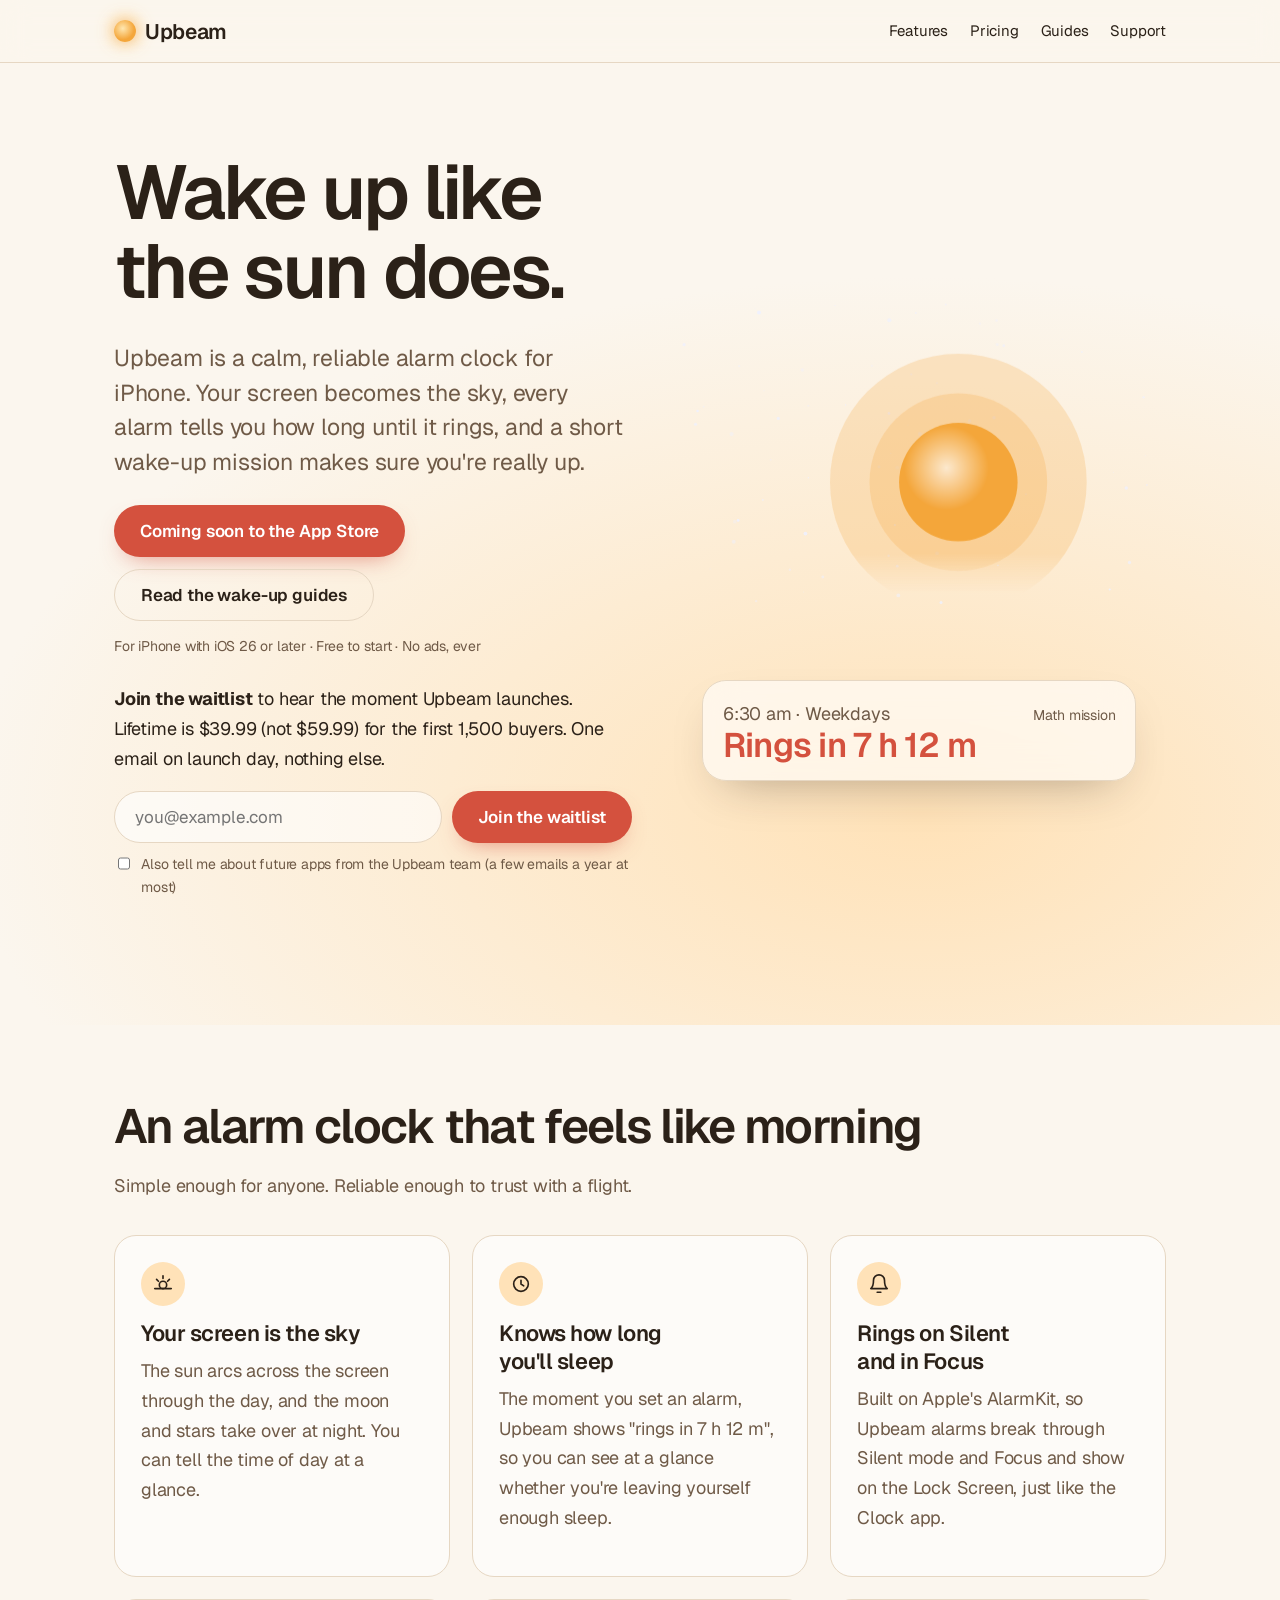
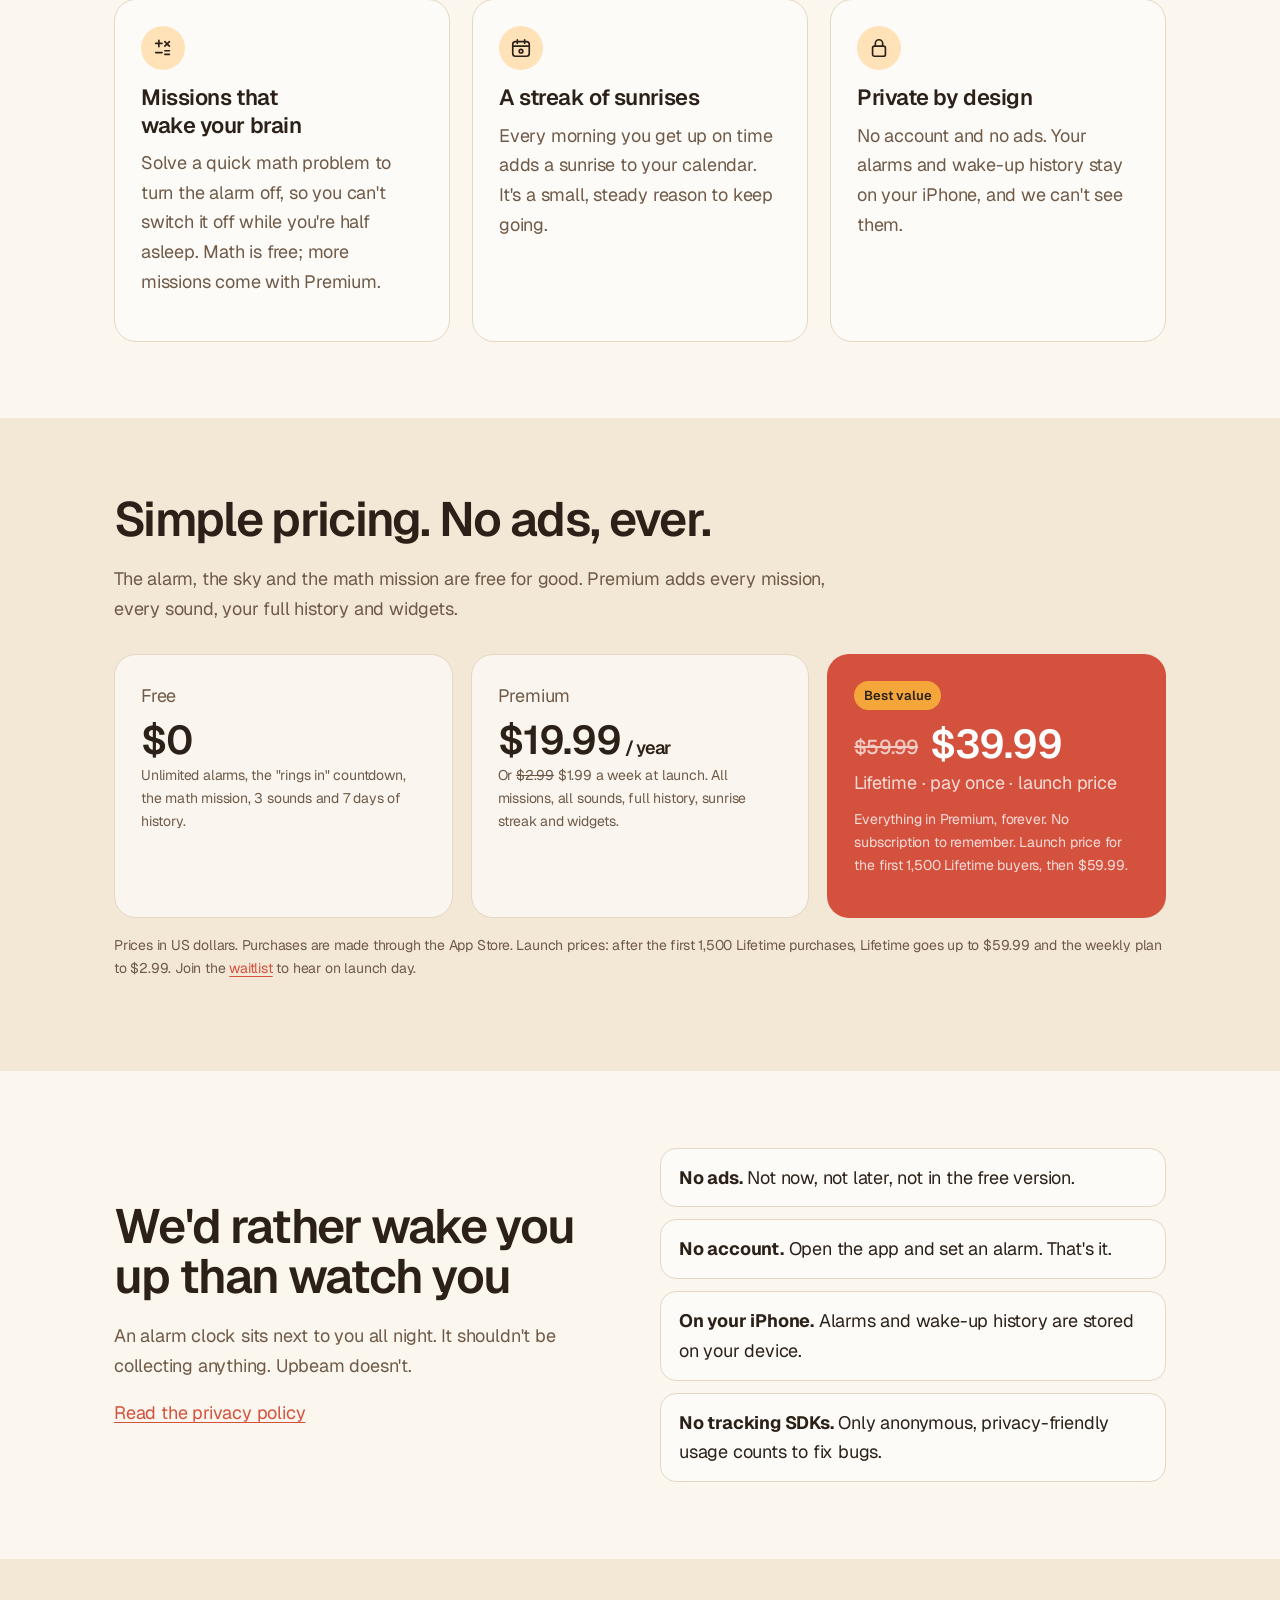
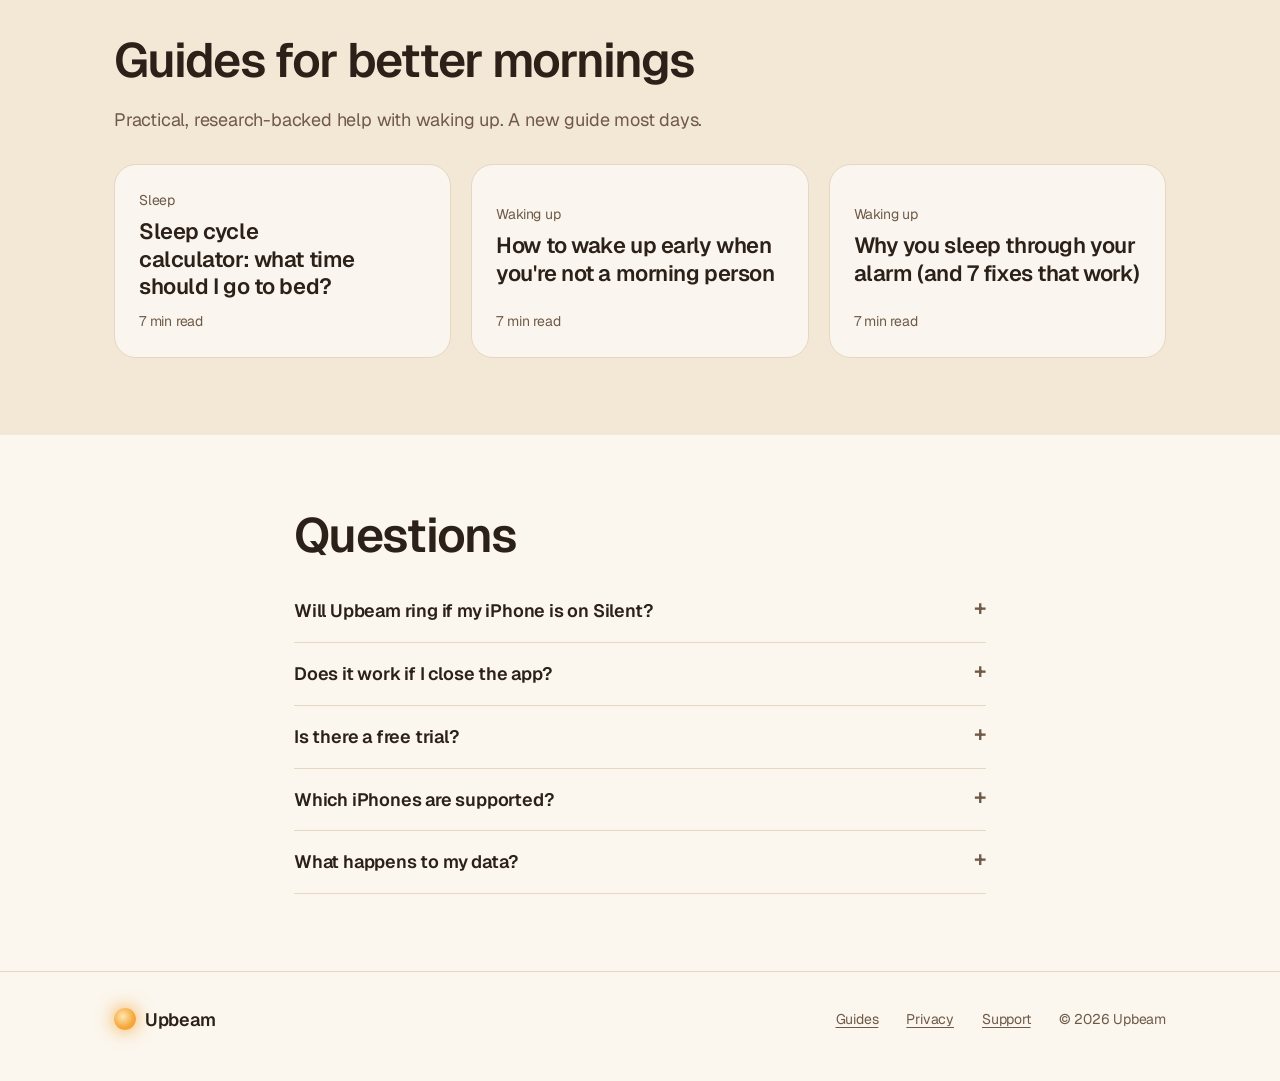
==== index.html @ c979bcd9 "Launch price applies to the first 1,500 Lifetime buyers Co-Authored-By: Claude Opus 5.5 <noreply@ant" ====
<!DOCTYPE html>
<html lang="en">
<head>
<meta charset="utf-8">
<meta name="viewport" content="width=device-width,initial-scale=1">
<title>Upbeam — Alarm Clock</title>
<meta name="description" content="Upbeam is a calm, reliable alarm clock for iPhone. Your screen becomes the sky, every alarm shows how long until it rings, and a wake-up mission makes sure you're up. No ads, ever.">
<link rel="canonical" href="https://getupbeam.com/">
<link rel="icon" href="favicon.svg" type="image/svg+xml">
<link rel="preconnect" href="https://fonts.googleapis.com"><link rel="preconnect" href="https://fonts.gstatic.com" crossorigin>
<link href="https://fonts.googleapis.com/css2?family=Geist:wght@300..700&display=swap" rel="stylesheet">
<link rel="stylesheet" href="style.css">
</head>
<body>
<nav class="top"><div class="wrap">
  <a class="logo" href="index.html"><i></i>Upbeam</a>
  <a class="l hide" href="#features">Features</a>
  <a class="l hide" href="#pricing">Pricing</a>
  <a class="l" href="guides/index.html">Guides</a>
  <a class="l" href="support.html">Support</a>
</div></nav>

<header class="hero">
  <div class="wrap">
    <div>
      <h1>Wake up like the sun does.</h1>
      <p class="lead">Upbeam is a calm, reliable alarm clock for iPhone. Your screen becomes the sky, every alarm tells you how long until it rings, and a short wake-up mission makes sure you're really up.</p>
      <div class="ctas">
        <span class="btn" aria-disabled="true">Coming soon to the App Store</span>
        <a class="btn ghost" href="guides/index.html">Read the wake-up guides</a>
      </div>
      <p class="small">For iPhone with iOS 26 or later · Free to start · No ads, ever</p>
      <div id="waitlist">
      <p class="wl-lead"><strong>Join the waitlist</strong> to hear the moment Upbeam launches. Lifetime is $39.99 (not $59.99) for the first 1,500 buyers. One email on launch day, nothing else.</p>
      <form class="waitlist" action="/api/waitlist" method="post">
    <div class="row"><input type="email" name="email" required autocomplete="email" placeholder="you@example.com" aria-label="Email address"><button class="btn" type="submit">Join the waitlist</button></div>
    <label class="opt"><input type="checkbox" name="future_apps" value="1"> Also tell me about future apps from the Upbeam team (a few emails a year at most)</label>
    <div class="hp" aria-hidden="true"><label>Website <input type="text" name="website" tabindex="-1" autocomplete="off"></label></div>
    <input type="hidden" name="source" value="home-hero">
    <p class="wl-msg" role="status" aria-live="polite"></p>
  </form>
      </div>
    </div>
    <div class="sky" aria-label="Illustration: the sun rising in the Upbeam sky above an alarm card that says rings in 7 hours 12 minutes">
      <svg viewBox="0 0 400 400" aria-hidden="true">
        <defs>
          <linearGradient id="hz" x1="0" y1="0" x2="0" y2="1"><stop offset=".52" stop-color="#fff"/><stop offset=".6" stop-color="#000"/></linearGradient>
          <mask id="above"><rect width="400" height="400" fill="url(#hz)"/></mask>
          <radialGradient id="disc" cx=".4" cy=".38" r=".65"><stop offset="0" stop-color="#fff" stop-opacity=".75"/><stop offset=".55" stop-color="#fff" stop-opacity="0"/></radialGradient>
        </defs>
        <g class="stars" fill="currentColor" style="color:#EEF0FF"></g>
        <g mask="url(#above)"><g class="rise">
          <circle class="halo" cx="232" cy="150" r="104"/>
          <circle class="halo" cx="232" cy="150" r="72"/>
          <circle class="body" cx="232" cy="150" r="48"/>
          <circle cx="232" cy="150" r="48" fill="url(#disc)"/>
        </g></g>
      </svg>
      <div class="ringcard">
        <div class="row"><span class="sub">6:30 am · Weekdays</span><span class="small">Math mission</span></div>
        <b>Rings in 7 h 12 m</b>
      </div>
    </div>
  </div>
</header>

<section class="band" id="features"><div class="wrap">
  <h2>An alarm clock that feels like morning</h2>
  <p class="sub" style="max-width:40em">Simple enough for anyone. Reliable enough to trust with a flight.</p>
  <div class="grid3">
    <div class="feat"><div class="ic"><svg viewBox="0 0 24 24"><circle cx="12" cy="13" r="4"/><path d="M3 17h18M12 3v3M5 7l2 2M19 7l-2 2"/></svg></div><h3>Your screen is the sky</h3><p class="sub">The sun arcs across the screen through the day, and the moon and stars take over at night. You can tell the time of day at a glance.</p></div>
    <div class="feat"><div class="ic"><svg viewBox="0 0 24 24"><circle cx="12" cy="12" r="8"/><path d="M12 8v4l3 2"/></svg></div><h3>Knows how long you'll sleep</h3><p class="sub">The moment you set an alarm, Upbeam shows "rings in 7 h 12 m", so you can see at a glance whether you're leaving yourself enough sleep.</p></div>
    <div class="feat"><div class="ic"><svg viewBox="0 0 24 24"><path d="M6 8a6 6 0 0 1 12 0c0 7 3 9 3 9H3s3-2 3-9"/><path d="M10 21h4"/></svg></div><h3>Rings on Silent and in Focus</h3><p class="sub">Built on Apple's AlarmKit, so Upbeam alarms break through Silent mode and Focus and show on the Lock Screen, just like the Clock app.</p></div>
    <div class="feat"><div class="ic"><svg viewBox="0 0 24 24"><path d="M4 7h7M7.5 3.5v7M14 5l5 5M19 5l-5 5M4 17h7M14 15h5M14 19h5"/></svg></div><h3>Missions that wake your brain</h3><p class="sub">Solve a quick math problem to turn the alarm off, so you can't switch it off while you're half asleep. Math is free; more missions come with Premium.</p></div>
    <div class="feat"><div class="ic"><svg viewBox="0 0 24 24"><rect x="3" y="5" width="18" height="16" rx="3"/><path d="M3 10h18M8 3v4M16 3v4"/><circle cx="12" cy="15.5" r="2"/></svg></div><h3>A streak of sunrises</h3><p class="sub">Every morning you get up on time adds a sunrise to your calendar. It's a small, steady reason to keep going.</p></div>
    <div class="feat"><div class="ic"><svg viewBox="0 0 24 24"><rect x="5" y="10" width="14" height="11" rx="2"/><path d="M8 10V7a4 4 0 0 1 8 0v3"/></svg></div><h3>Private by design</h3><p class="sub">No account and no ads. Your alarms and wake-up history stay on your iPhone, and we can't see them.</p></div>
  </div>
</div></section>

<section class="band alt" id="pricing"><div class="wrap">
  <h2>Simple pricing. No ads, ever.</h2>
  <p class="sub" style="max-width:40em">The alarm, the sky and the math mission are free for good. Premium adds every mission, every sound, your full history and widgets.</p>
  <div class="prices">
    <div class="price"><span class="sub">Free</span><div class="amt">$0</div><p class="small">Unlimited alarms, the "rings in" countdown, the math mission, 3 sounds and 7 days of history.</p></div>
    <div class="price"><span class="sub">Premium</span><div class="amt">$19.99<span style="font-size:18px"> / year</span></div><p class="small">Or <s>$2.99</s> $1.99 a week at launch. All missions, all sounds, full history, sunrise streak and widgets.</p></div>
    <div class="price hero-p"><span class="tag">Best value</span><div class="amt" style="margin-top:14px"><s class="was">$59.99</s> $39.99</div><span class="sub">Lifetime · pay once · launch price</span><p class="small" style="margin-top:10px">Everything in Premium, forever. No subscription to remember. Launch price for the first 1,500 Lifetime buyers, then $59.99.</p></div>
  </div>
  <p class="small" style="margin-top:16px">Prices in US dollars. Purchases are made through the App Store. Launch prices: after the first 1,500 Lifetime purchases, Lifetime goes up to $59.99 and the weekly plan to $2.99. Join the <a href="#waitlist">waitlist</a> to hear on launch day.</p>
</div></section>

<section class="band" id="privacy"><div class="wrap promise">
  <div>
    <h2>We'd rather wake you up than watch you</h2>
    <p class="sub">An alarm clock sits next to you all night. It shouldn't be collecting anything. Upbeam doesn't.</p>
    <a href="privacy.html">Read the privacy policy</a>
  </div>
  <ul>
    <li><strong>No ads.</strong> Not now, not later, not in the free version.</li>
    <li><strong>No account.</strong> Open the app and set an alarm. That's it.</li>
    <li><strong>On your iPhone.</strong> Alarms and wake-up history are stored on your device.</li>
    <li><strong>No tracking SDKs.</strong> Only anonymous, privacy-friendly usage counts to fix bugs.</li>
  </ul>
</div></section>

<section class="band alt"><div class="wrap">
  <h2>Guides for better mornings</h2>
  <p class="sub">Practical, research-backed help with waking up. A new guide most days.</p>
  <div class="glist">
    <a class="gcard" href="guides/sleep-cycle-calculator.html"><span class="small">Sleep</span><h3>Sleep cycle calculator: what time should I go to bed?</h3><span class="small">7 min read</span></a>
    <a class="gcard" href="guides/how-to-wake-up-early.html"><span class="small">Waking up</span><h3>How to wake up early when you're not a morning person</h3><span class="small">7 min read</span></a>
    <a class="gcard" href="guides/why-you-sleep-through-your-alarm.html"><span class="small">Waking up</span><h3>Why you sleep through your alarm (and 7 fixes that work)</h3><span class="small">7 min read</span></a>
  </div>
</div></section>

<section class="band"><div class="wrap" style="max-width:820px">
  <h2>Questions</h2>
  <details><summary>Will Upbeam ring if my iPhone is on Silent?</summary><p>Yes. Upbeam uses Apple's AlarmKit (iOS 26 and later), which lets alarm apps sound through Silent mode and Focus and appear on the Lock Screen.</p></details>
  <details><summary>Does it work if I close the app?</summary><p>Yes. Alarms are scheduled with the system, so they ring even if the app is closed or your iPhone has restarted.</p></details>
  <details><summary>Is there a free trial?</summary><p>No trial is needed: the core alarm clock is free forever. Upgrade only if you want more missions, sounds and history.</p></details>
  <details><summary>Which iPhones are supported?</summary><p>Any iPhone running iOS 26 or later.</p></details>
  <details><summary>What happens to my data?</summary><p>It stays on your iPhone. There's no account and no server that stores your alarms or sleep times.</p></details>
</div></section>

<footer><div class="wrap">
  <a class="logo" href="index.html"><i></i>Upbeam</a>
  <a href="guides/index.html">Guides</a><a href="privacy.html">Privacy</a><a href="support.html">Support</a>
  <span>© 2026 Upbeam</span>
</div></footer>

<script>{
const g=document.querySelector('.stars');
if(g){let s='',x=7;const r=()=>(x=(x*9301+49297)%233280)/233280;
for(let i=0;i<70;i++){const cx=(r()*400).toFixed(1),cy=(r()*250).toFixed(1),rad=(r()*1.3+.4).toFixed(2),o=(r()*.6+.3).toFixed(2);s+=`<circle cx="${cx}" cy="${cy}" r="${rad}" opacity="${o}"/>`}
g.innerHTML=s}
}</script>
<script src="waitlist.js" defer></script>
</body>
</html>
---- style.css ----
/*
VOICE: calm, warm, trustworthy — a morning, not a sales pitch.
IDEA: the page is the sky of the Upbeam app: sunrise by day, moonlit at night.
PICTURE: a sun (moon at night) rising out of a soft horizon with the app's "rings in" card.
COLOUR and TYPE: warm beige sky, ink brown, sun gold accent; night indigo. Geist throughout, large confident headlines; coral accent from the sunrise.
LAYOUT: full-bleed sky hero, then calm bands; guides as a readable 680px column.
*/
:root{
  color-scheme:light dark;
  --bg:light-dark(#FBF6EE,#0B0D24);
  --bg2:light-dark(#F3E7D6,#121536);
  --ink:light-dark(#2B2118,#EEF0FF);
  --sub:light-dark(#6F5A47,#A7ABD0);
  --line:light-dark(#E6D7C3,#262A55);
  --card:light-dark(rgba(255,255,255,.62),rgba(255,255,255,.06));
  --sun:light-dark(#F4A63A,#ECE9FF);
  --glow:light-dark(#FFE2B8,#2A3062);
  --accent:light-dark(#D4513E,#FF8E7E);
  --coral:light-dark(#D4513E,#FF8E7E);
  --coralink:light-dark(#FFFFFF,#1A0F0C);
  --btn:light-dark(#2B2118,#EEF0FF);
  --btnink:light-dark(#FBF6EE,#0B0D24);
  --stars:light-dark(0,1);
}
:root[data-theme=light]{color-scheme:light}
:root[data-theme=dark]{color-scheme:dark}
@media (prefers-color-scheme:dark){:root:not([data-theme=light]){--stars:1}}
:root[data-theme=dark]{--stars:1}
:root[data-theme=light]{--stars:0}
*{box-sizing:border-box;min-width:0}
html{scroll-padding-top:72px}
body{margin:0;background:var(--bg);color:var(--ink);-webkit-font-smoothing:antialiased;-moz-osx-font-smoothing:grayscale;letter-spacing:-.011em;font:18px/1.65 Geist,-apple-system,BlinkMacSystemFont,"SF Pro Text","Helvetica Neue",Arial,sans-serif;overflow-x:clip}
a{color:var(--accent);text-underline-offset:3px}
h1,h2,h3{font-family:Geist,-apple-system,BlinkMacSystemFont,"SF Pro Text","Helvetica Neue",Arial,sans-serif;font-weight:600;letter-spacing:-.035em;line-height:1.04;text-wrap:balance;margin:0 0 .4em}
h1{font-size:clamp(44px,7.2vw,76px)}
h2{font-size:clamp(32px,4.4vw,48px)}
h3{font-size:22px;line-height:1.25;letter-spacing:-.02em}
p{margin:0 0 1em}
.wrap{max-width:1180px;margin:0 auto;padding:0 max(5vw,18px)}
.band{padding:clamp(40px,6vw,88px) 0}
.alt{background:var(--bg2)}
.sub{color:var(--sub)}
.small{font-size:14px;color:var(--sub)}

/* nav */
nav.top{position:sticky;top:0;z-index:10;backdrop-filter:blur(14px);-webkit-backdrop-filter:blur(14px);background:color-mix(in srgb,var(--bg) 78%,transparent);border-bottom:1px solid var(--line)}
nav.top .wrap{display:flex;align-items:center;gap:22px;min-height:62px;flex-wrap:wrap}
.logo{display:flex;align-items:center;gap:9px;letter-spacing:-.015em;font:600 21px Geist,-apple-system,BlinkMacSystemFont,"SF Pro Text","Helvetica Neue",Arial,sans-serif;color:var(--ink);text-decoration:none;margin-right:auto}
.logo i{width:22px;height:22px;border-radius:50%;background:radial-gradient(circle at 40% 38%,#FFE7B0,var(--sun) 60%);box-shadow:0 0 18px var(--sun)}
nav.top a.l{color:var(--ink);text-decoration:none;font-size:15px}
nav.top a.l:hover{color:var(--accent)}

.btn{display:inline-flex;align-items:center;gap:10px;min-height:52px;padding:0 26px;border-radius:999px;background:var(--coral);color:var(--coralink);font-weight:600;font-size:17px;letter-spacing:-.01em;box-shadow:0 10px 24px -12px color-mix(in srgb,var(--coral) 70%,transparent);text-decoration:none;border:0}
.btn svg{width:18px;height:18px;fill:currentColor}
.btn.ghost{background:transparent;color:var(--ink);border:1.5px solid var(--line);box-shadow:none}
.btn:focus-visible,a:focus-visible{outline:3px solid var(--sun);outline-offset:3px}

/* hero sky */
.hero{position:relative;overflow:hidden;background:radial-gradient(120% 90% at 72% 78%,var(--glow),var(--bg) 62%)}
.hero .wrap{position:relative;display:grid;grid-template-columns:minmax(0,1.05fr) minmax(0,1fr);gap:40px;align-items:center;padding-top:clamp(40px,7vw,96px);padding-bottom:clamp(40px,7vw,96px)}
.hero p.lead{font-size:clamp(19px,2.2vw,23px);line-height:1.5;color:var(--sub);max-width:34em}
.hero .ctas{display:flex;flex-wrap:wrap;gap:12px;margin:26px 0 14px}
.sky{position:relative;aspect-ratio:1/1;max-width:520px;width:100%;justify-self:center}
.sky svg{position:absolute;inset:0;width:100%;height:100%;overflow:visible}
.sky .stars{opacity:var(--stars);transition:opacity .6s}
.sky .body{fill:var(--sun)}
.sky .halo{fill:var(--sun);opacity:.22}
.ringcard{position:absolute;left:6%;right:6%;bottom:2%;padding:18px 20px;border-radius:24px;background:var(--card);backdrop-filter:blur(16px);-webkit-backdrop-filter:blur(16px);border:1px solid var(--line);box-shadow:0 20px 50px -24px rgba(43,33,24,.4)}
.ringcard b{display:block;color:var(--coral);letter-spacing:-.022em;font:600 34px/1 Geist,-apple-system,BlinkMacSystemFont,"SF Pro Text","Helvetica Neue",Arial,sans-serif;white-space:nowrap}
.ringcard .row{display:flex;justify-content:space-between;align-items:baseline;gap:10px;flex-wrap:wrap}
.nudges{display:flex;gap:8px;margin-top:12px;flex-wrap:wrap}
.nudges span{padding:6px 12px;border-radius:999px;border:1px solid var(--line);font-size:14px;white-space:nowrap}
@media (prefers-reduced-motion:no-preference){.sky .rise{animation:rise 3.2s cubic-bezier(.2,.7,.2,1) both}@keyframes rise{from{transform:translateY(90px)}to{transform:none}}}

/* features */
.grid3{display:grid;grid-template-columns:repeat(3,minmax(0,1fr));gap:22px;margin-top:34px}
.feat{padding:26px;border-radius:22px;background:var(--card);border:1px solid var(--line)}
.feat .ic{width:44px;height:44px;border-radius:50%;display:grid;place-items:center;background:var(--glow);margin-bottom:14px}
.feat .ic svg{width:22px;height:22px;stroke:var(--ink);fill:none;stroke-width:1.8;stroke-linecap:round;stroke-linejoin:round}

/* pricing */
.prices{display:grid;grid-template-columns:repeat(3,minmax(0,1fr));gap:18px;margin-top:30px;align-items:stretch}
.price{padding:26px;border-radius:22px;border:1px solid var(--line);background:var(--card);display:flex;flex-direction:column}
.price .amt{letter-spacing:-.022em;font:600 40px/1 Geist,-apple-system,BlinkMacSystemFont,"SF Pro Text","Helvetica Neue",Arial,sans-serif;margin:10px 0 4px;white-space:nowrap}
.price.hero-p{background:var(--coral);color:var(--coralink);border-color:transparent}
.price.hero-p .sub,.price.hero-p .small{color:color-mix(in srgb,var(--coralink) 80%,transparent)}
.tag{display:inline-block;align-self:flex-start;padding:4px 10px;border-radius:999px;background:var(--sun);color:#2B2118;font-size:13px;font-weight:600}

/* promise */
.promise{display:grid;grid-template-columns:minmax(0,1fr) minmax(0,1fr);gap:40px;align-items:center}
.promise ul{list-style:none;padding:0;margin:0;display:grid;gap:12px}
.promise li{padding:14px 18px;border-radius:16px;background:var(--card);border:1px solid var(--line)}

/* guides list */
.glist{display:grid;grid-template-columns:repeat(3,minmax(0,1fr));gap:20px;margin-top:30px}
.gcard{display:flex;flex-direction:column;padding:24px;border-radius:22px;border:1px solid var(--line);background:var(--card);color:var(--ink);text-decoration:none;transition:transform .2s}
.gcard:hover{transform:translateY(-3px)}
.gcard h3{margin-top:6px}
.gcard .small{margin-top:auto}
.gcard.soon{opacity:.6;pointer-events:none}

/* faq */
details{border-bottom:1px solid var(--line);padding:16px 0}
summary{cursor:pointer;font-weight:600;font-size:18px;list-style:none;display:flex;justify-content:space-between;gap:14px}
summary::after{content:"+";font-size:22px;line-height:1;color:var(--sub)}
details[open] summary::after{content:"–"}
details p{margin:10px 0 0;color:var(--sub)}

/* article */
.article{max-width:700px;margin:0 auto;padding:0 max(5vw,18px)}
.article header{padding:clamp(36px,6vw,72px) 0 20px}
.article h2{margin-top:1.6em;font-size:clamp(27px,3.2vw,34px)}
.article h3{margin-top:1.3em}
.article li{margin-bottom:.5em}
.crumbs{font-size:14px;color:var(--sub);margin-bottom:14px}
.crumbs a{color:var(--sub)}
.tldr{padding:20px 22px;border-radius:18px;background:var(--bg2);border:1px solid var(--line);margin:8px 0 24px}
.tldr>strong{display:block;margin-bottom:6px}
.tldr ul{margin:0;padding-left:20px}
.note{padding:14px 18px;border-left:3px solid var(--sun);background:var(--card);border-radius:0 12px 12px 0;margin:18px 0}
.cta{margin:40px 0;padding:28px;border-radius:24px;background:radial-gradient(120% 120% at 85% 100%,var(--glow),var(--bg2) 70%);border:1px solid var(--line)}
.cta h3{font-size:26px}
.related{display:grid;gap:10px;margin:10px 0 40px;padding:0;list-style:none}
.related a{display:block;padding:14px 18px;border-radius:14px;border:1px solid var(--line);text-decoration:none;color:var(--ink);background:var(--card)}
.sources{font-size:14px;color:var(--sub)}
.sources li{margin-bottom:.3em;overflow-wrap:anywhere}
table{width:100%;border-collapse:collapse;margin:16px 0 22px;font-size:15px}
th,td{text-align:left;padding:10px 8px;border-bottom:1px solid var(--line);vertical-align:top}
th{font-weight:600}

footer{border-top:1px solid var(--line);padding:36px 0 50px;font-size:14px;color:var(--sub)}
footer .wrap{display:flex;flex-wrap:wrap;gap:18px 28px;align-items:center}
footer a{color:var(--sub)}
footer .logo{font-size:18px;margin-right:auto}

@media (max-width:900px){.grid3,.glist,.prices{grid-template-columns:minmax(0,1fr)}.promise{grid-template-columns:minmax(0,1fr)}}
@media (max-width:760px){.hero .wrap{grid-template-columns:minmax(0,1fr)}.sky{max-width:420px}nav.top a.l.hide{display:none}}
@media (max-width:600px){table{font-size:13px}.stack thead{display:none}.stack tr{display:grid;padding-block:10px;border-bottom:1px solid var(--line)}.stack td{display:flow-root;border:0;padding:3px 0;padding-inline-start:8em;text-align:start}.stack td::before{content:attr(data-l);float:inline-start;width:7.5em;margin-inline-start:-8em;font-weight:600}}

/* waitlist */
.waitlist{margin:18px 0 6px;max-width:34em}
.waitlist .row{display:flex;flex-wrap:wrap;gap:10px}
.waitlist input[type=email]{flex:1 1 15em;min-height:52px;padding:0 20px;border-radius:999px;border:1.5px solid var(--line);background:var(--card);color:var(--ink);font:inherit;font-size:17px}
.waitlist input[type=email]:focus-visible{outline:3px solid var(--sun);outline-offset:2px}
.waitlist button.btn{cursor:pointer;font-family:inherit}
.waitlist button.btn:disabled{opacity:.6}
.waitlist label.opt{display:flex;gap:8px;align-items:flex-start;margin-top:10px;font-size:14px;color:var(--sub)}
.waitlist label.opt input{margin-top:4px;accent-color:var(--coral)}
.waitlist .wl-msg{min-height:1.5em;margin:8px 0 0;font-size:15px;font-weight:600;color:var(--ink)}
.waitlist .hp{position:absolute;left:-9999px;width:1px;height:1px;overflow:hidden}
.waitlist.done .row{opacity:.55}
.wl-lead{margin:26px 0 0}
.price .amt s.was{font-size:.5em;font-weight:500;opacity:.7;margin-right:4px;vertical-align:middle}
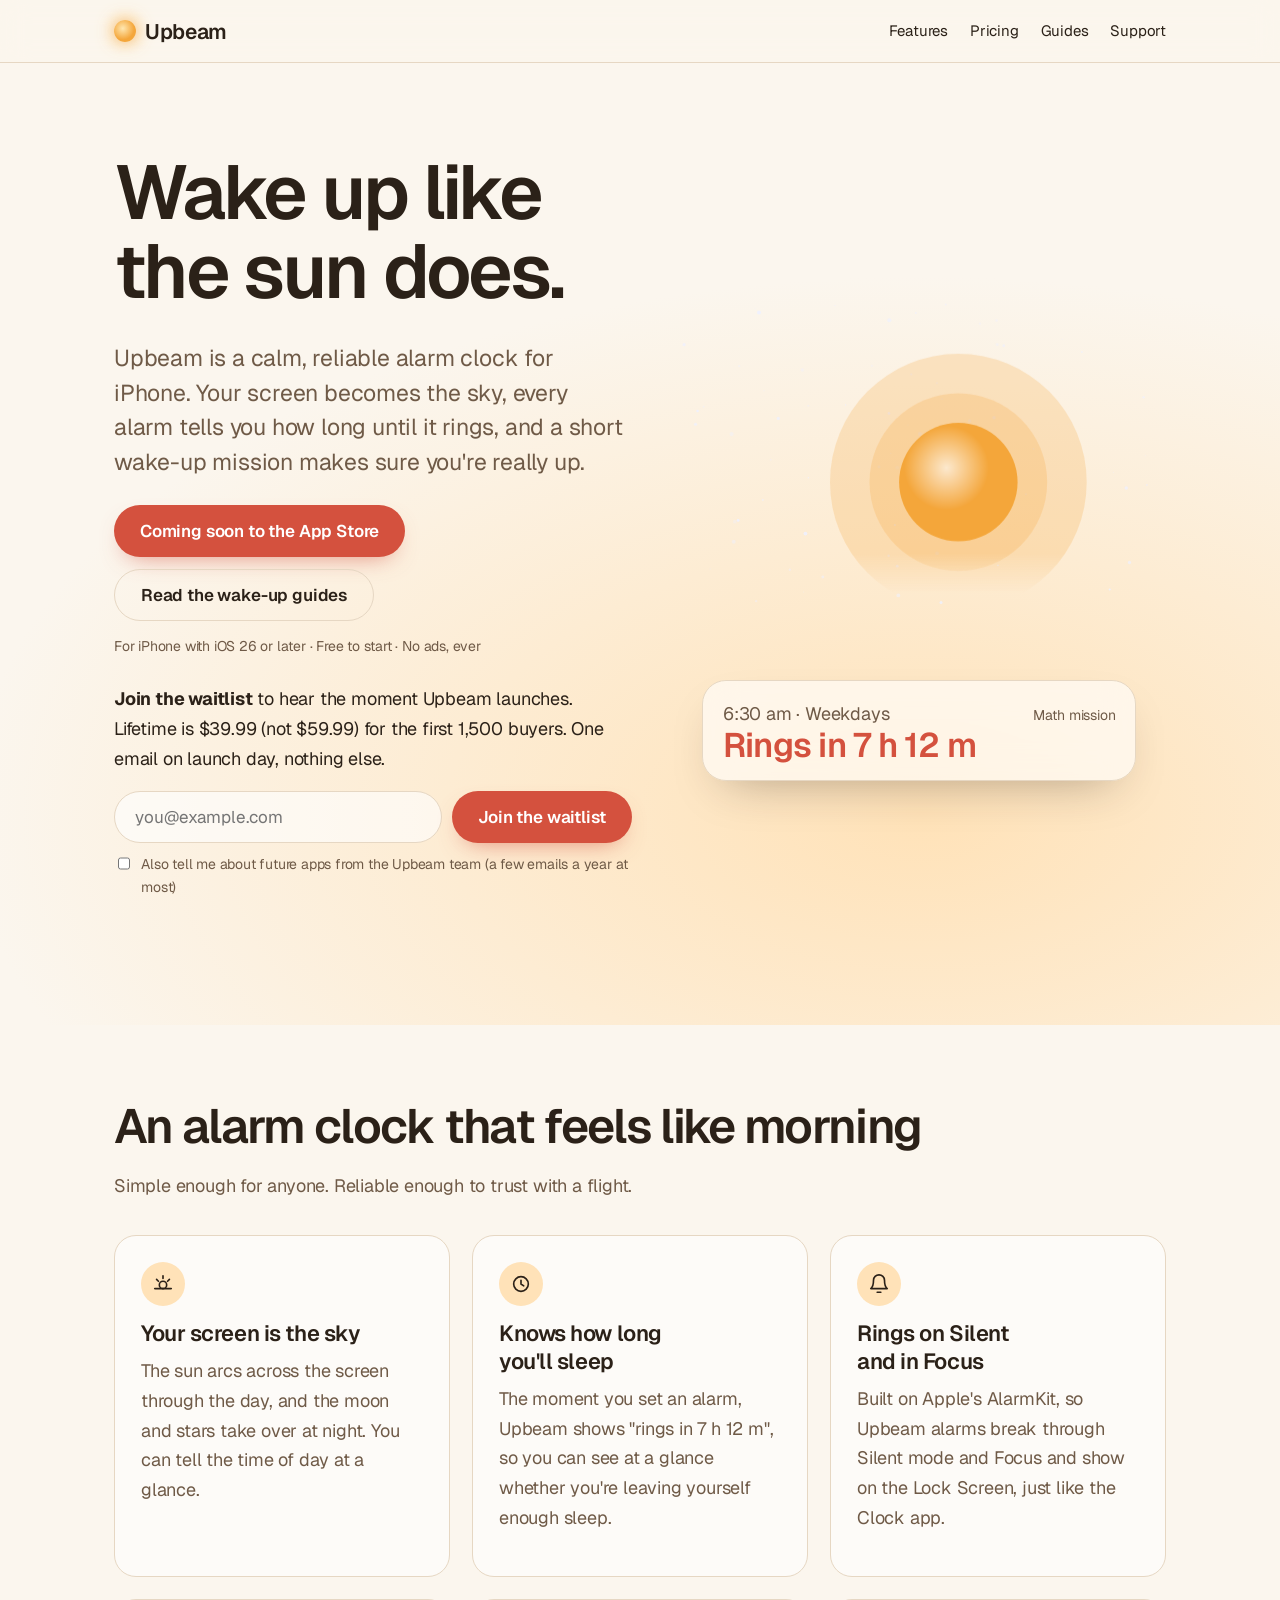
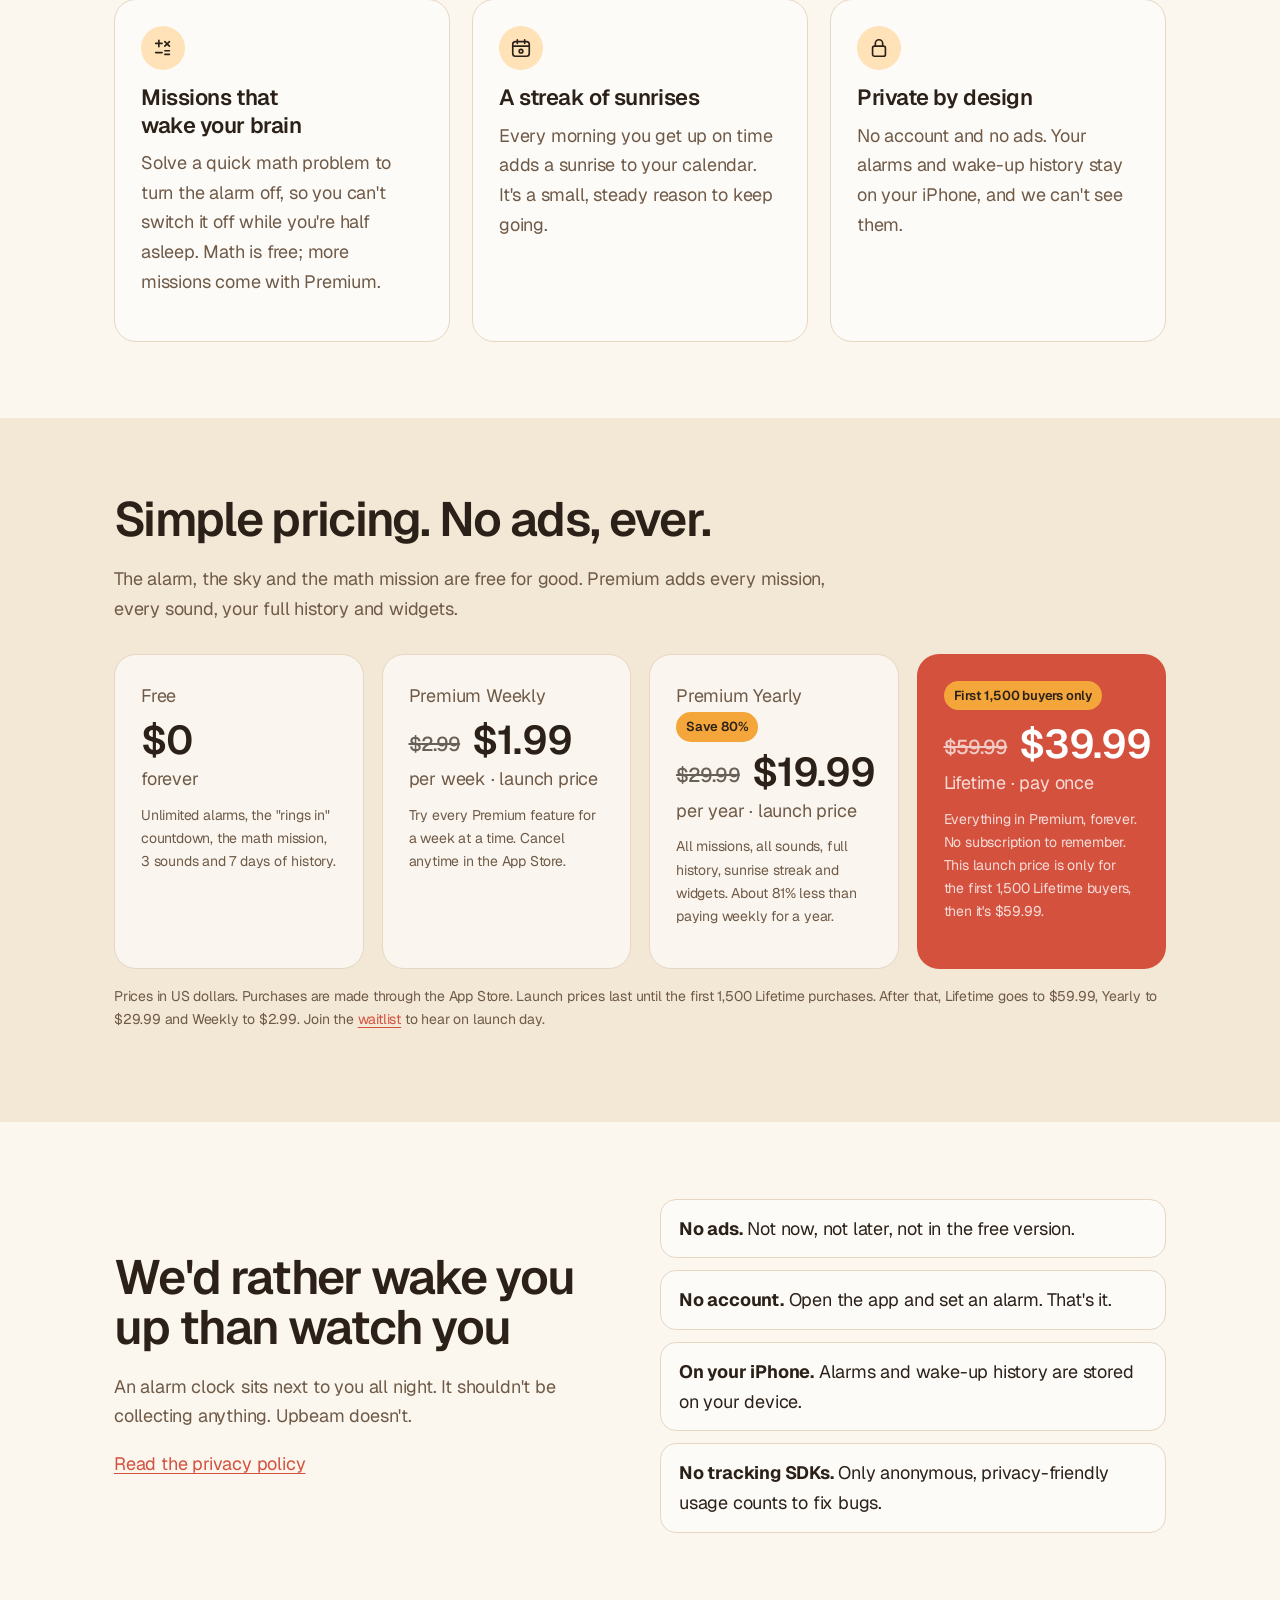
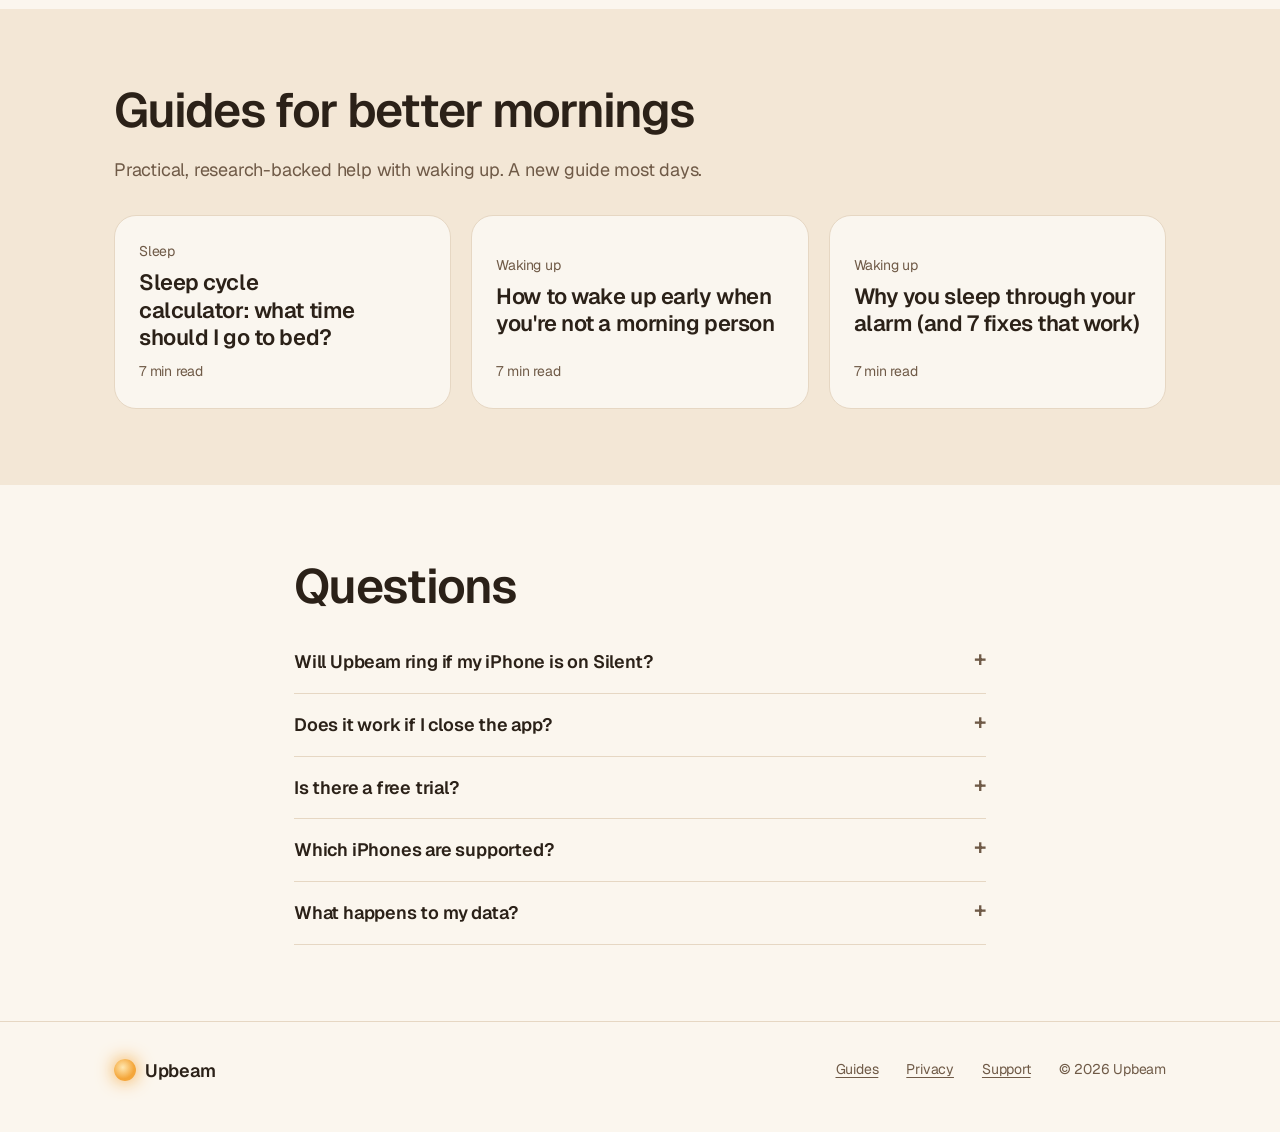
==== commit c75537cb: "Pricing: separate Weekly, Yearly and Lifetime cards Weekly and Yearly are their own cards. Yearly sh" ====
--- a/index.html
+++ b/index.html
@@ -80,12 +80,13 @@
 <section class="band alt" id="pricing"><div class="wrap">
   <h2>Simple pricing. No ads, ever.</h2>
   <p class="sub" style="max-width:40em">The alarm, the sky and the math mission are free for good. Premium adds every mission, every sound, your full history and widgets.</p>
-  <div class="prices">
-    <div class="price"><span class="sub">Free</span><div class="amt">$0</div><p class="small">Unlimited alarms, the "rings in" countdown, the math mission, 3 sounds and 7 days of history.</p></div>
-    <div class="price"><span class="sub">Premium</span><div class="amt">$19.99<span style="font-size:18px"> / year</span></div><p class="small">Or <s>$2.99</s> $1.99 a week at launch. All missions, all sounds, full history, sunrise streak and widgets.</p></div>
-    <div class="price hero-p"><span class="tag">Best value</span><div class="amt" style="margin-top:14px"><s class="was">$59.99</s> $39.99</div><span class="sub">Lifetime · pay once · launch price</span><p class="small" style="margin-top:10px">Everything in Premium, forever. No subscription to remember. Launch price for the first 1,500 Lifetime buyers, then $59.99.</p></div>
+  <div class="prices four">
+    <div class="price"><span class="sub">Free</span><div class="amt">$0</div><span class="sub">forever</span><p class="small" style="margin-top:10px">Unlimited alarms, the "rings in" countdown, the math mission, 3 sounds and 7 days of history.</p></div>
+    <div class="price"><span class="sub">Premium Weekly</span><div class="amt"><s class="was">$2.99</s> $1.99</div><span class="sub">per week · launch price</span><p class="small" style="margin-top:10px">Try every Premium feature for a week at a time. Cancel anytime in the App Store.</p></div>
+    <div class="price"><span class="sub">Premium Yearly <span class="tag">Save 80%</span></span><div class="amt"><s class="was">$29.99</s> $19.99</div><span class="sub">per year · launch price</span><p class="small" style="margin-top:10px">All missions, all sounds, full history, sunrise streak and widgets. About 81% less than paying weekly for a year.</p></div>
+    <div class="price hero-p"><span class="tag">First 1,500 buyers only</span><div class="amt" style="margin-top:14px"><s class="was">$59.99</s> $39.99</div><span class="sub">Lifetime · pay once</span><p class="small" style="margin-top:10px">Everything in Premium, forever. No subscription to remember. This launch price is only for the first 1,500 Lifetime buyers, then it's $59.99.</p></div>
   </div>
-  <p class="small" style="margin-top:16px">Prices in US dollars. Purchases are made through the App Store. Launch prices: after the first 1,500 Lifetime purchases, Lifetime goes up to $59.99 and the weekly plan to $2.99. Join the <a href="#waitlist">waitlist</a> to hear on launch day.</p>
+  <p class="small" style="margin-top:16px">Prices in US dollars. Purchases are made through the App Store. Launch prices last until the first 1,500 Lifetime purchases. After that, Lifetime goes to $59.99, Yearly to $29.99 and Weekly to $2.99. Join the <a href="#waitlist">waitlist</a> to hear on launch day.</p>
 </div></section>
 
 <section class="band" id="privacy"><div class="wrap promise">
--- a/style.css
+++ b/style.css
@@ -151,3 +151,6 @@
 .waitlist.done .row{opacity:.55}
 .wl-lead{margin:26px 0 0}
 .price .amt s.was{font-size:.5em;font-weight:500;opacity:.7;margin-right:4px;vertical-align:middle}
+.prices.four{grid-template-columns:repeat(4,minmax(0,1fr))}
+@media (max-width:1100px){.prices.four{grid-template-columns:repeat(2,minmax(0,1fr))}}
+@media (max-width:600px){.prices.four{grid-template-columns:minmax(0,1fr)}}
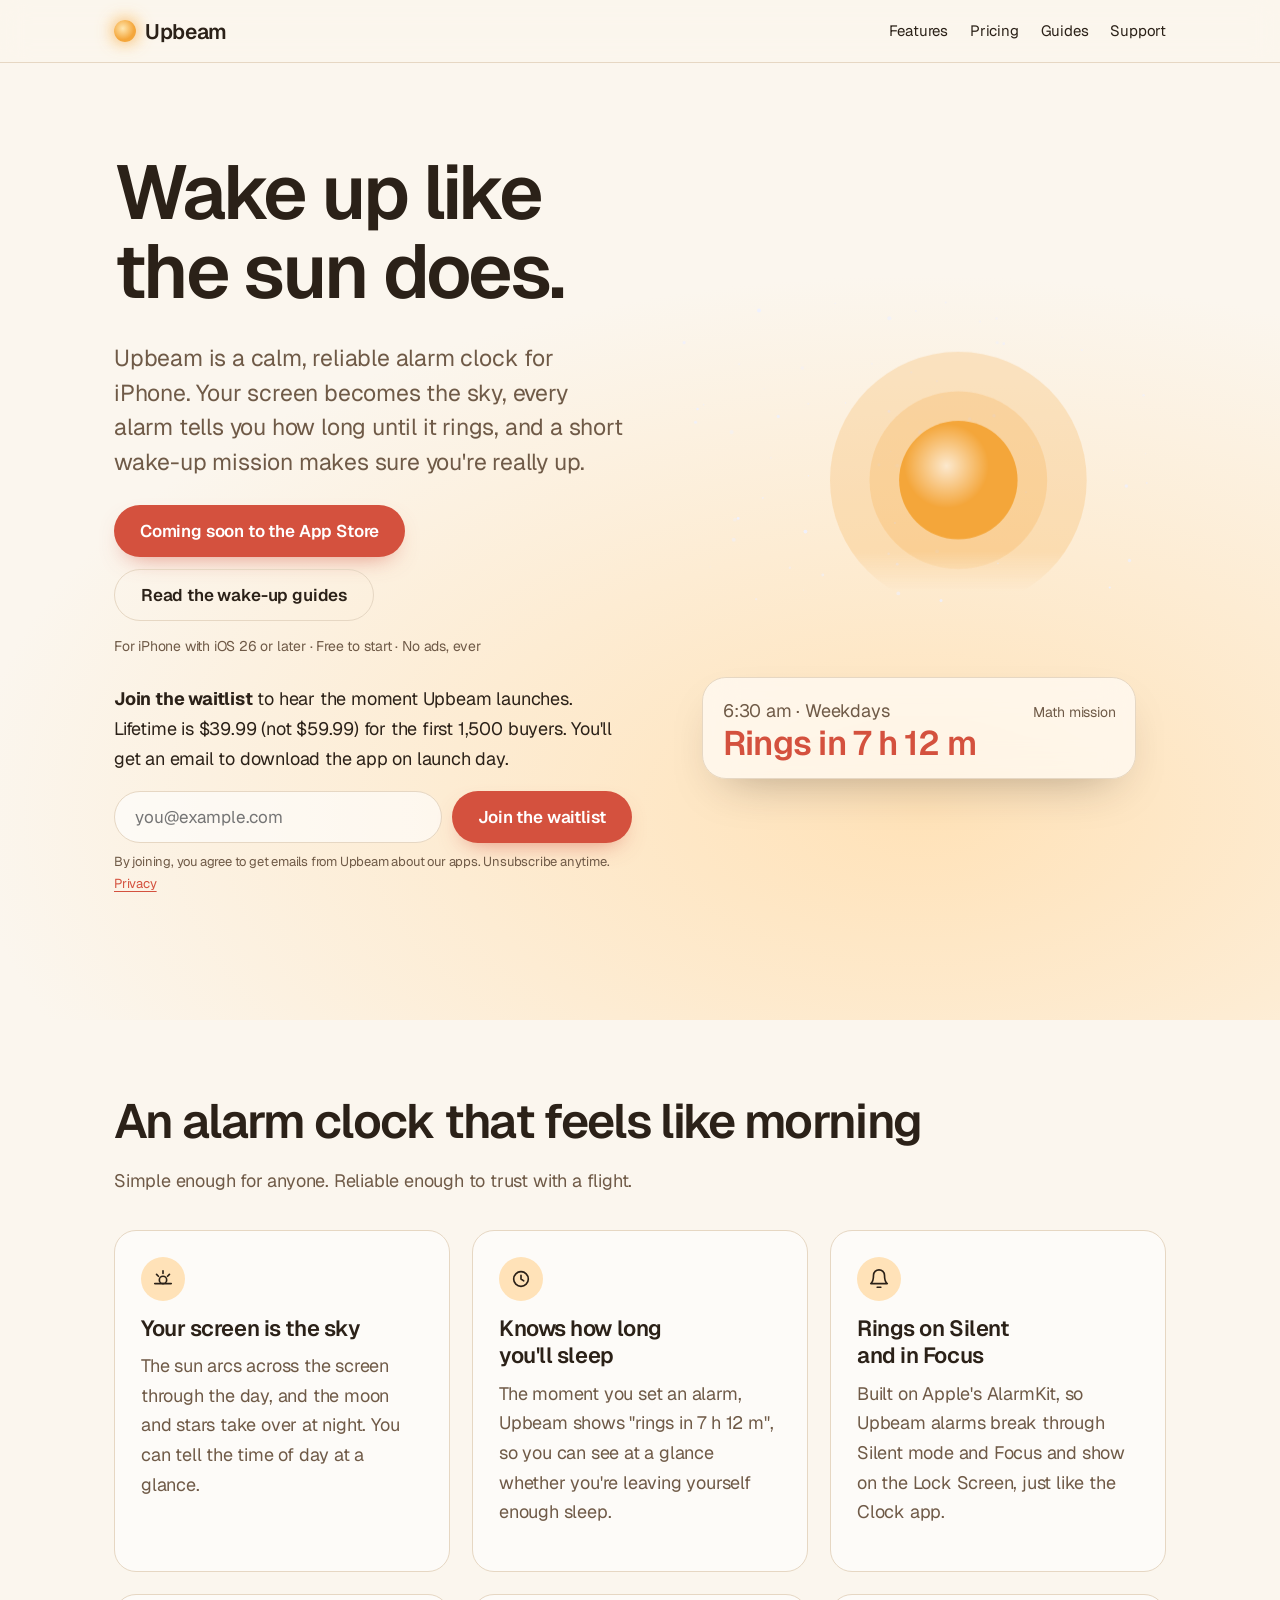
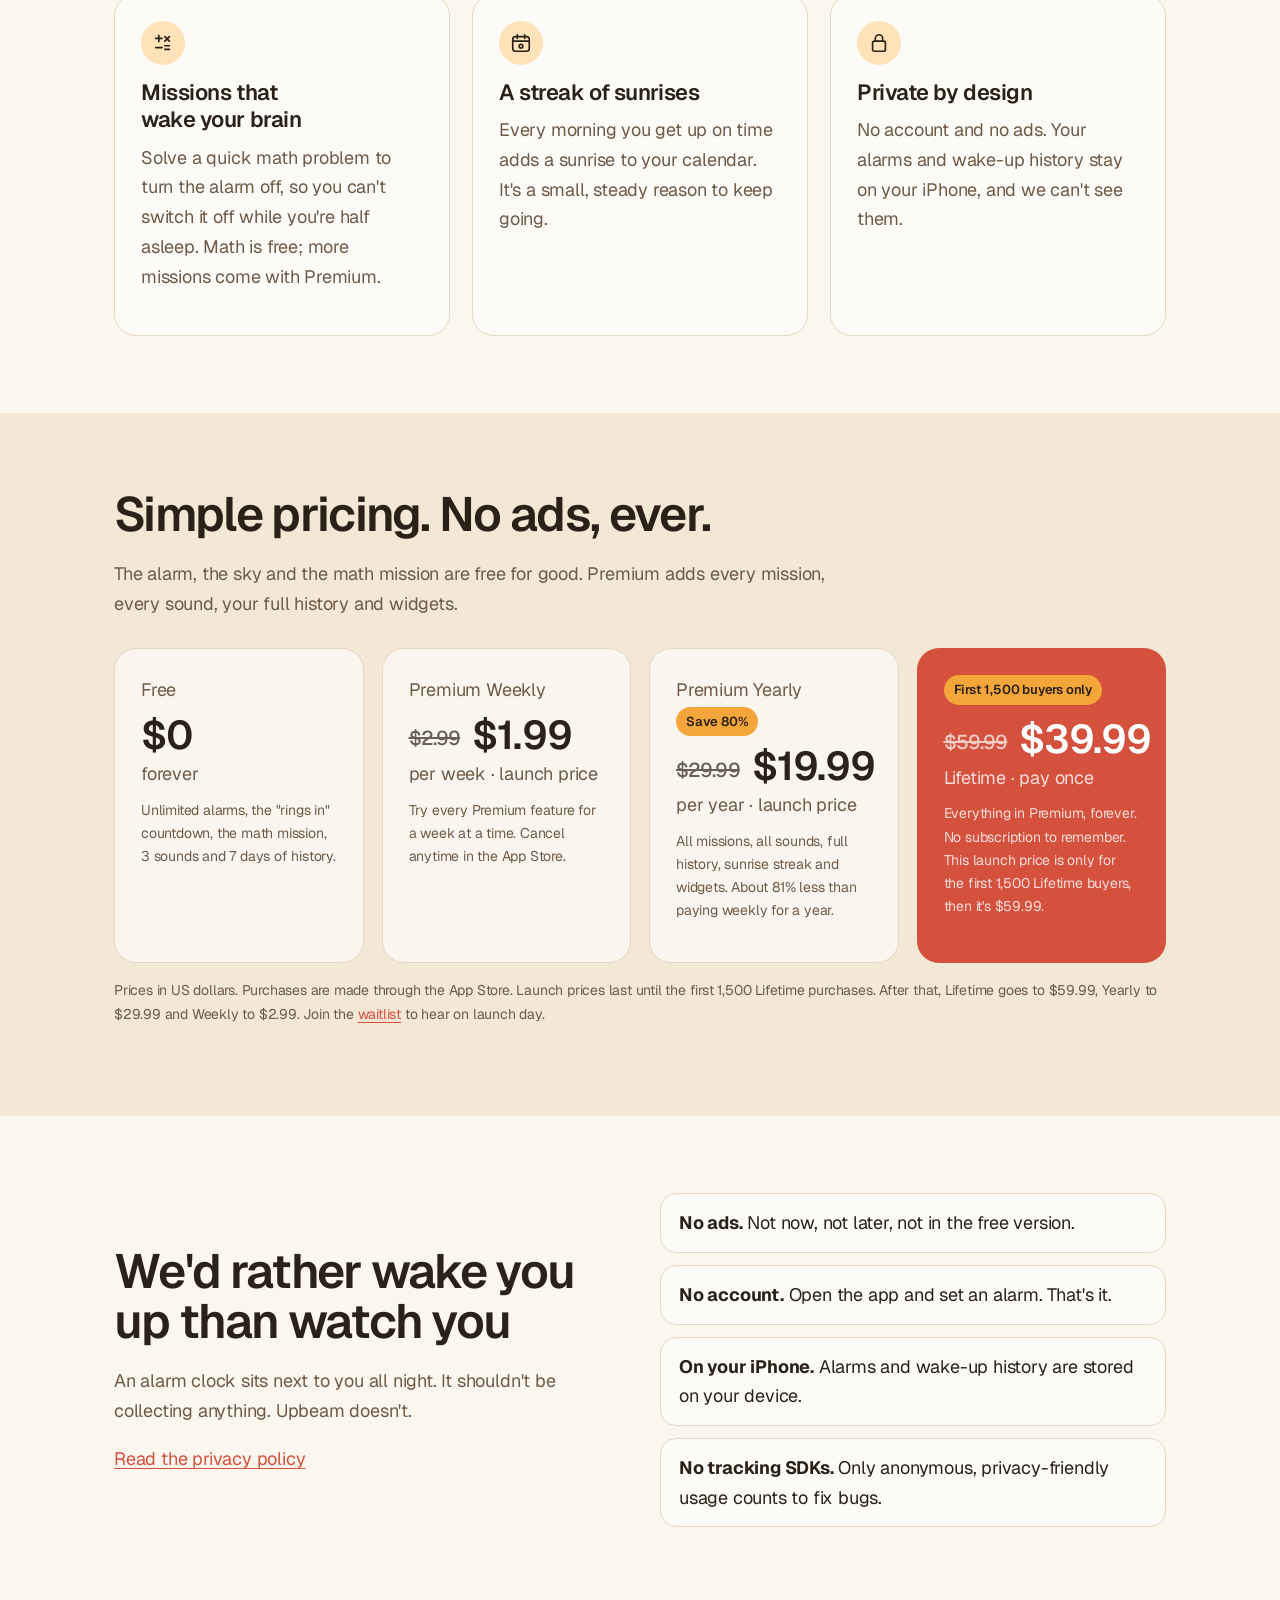
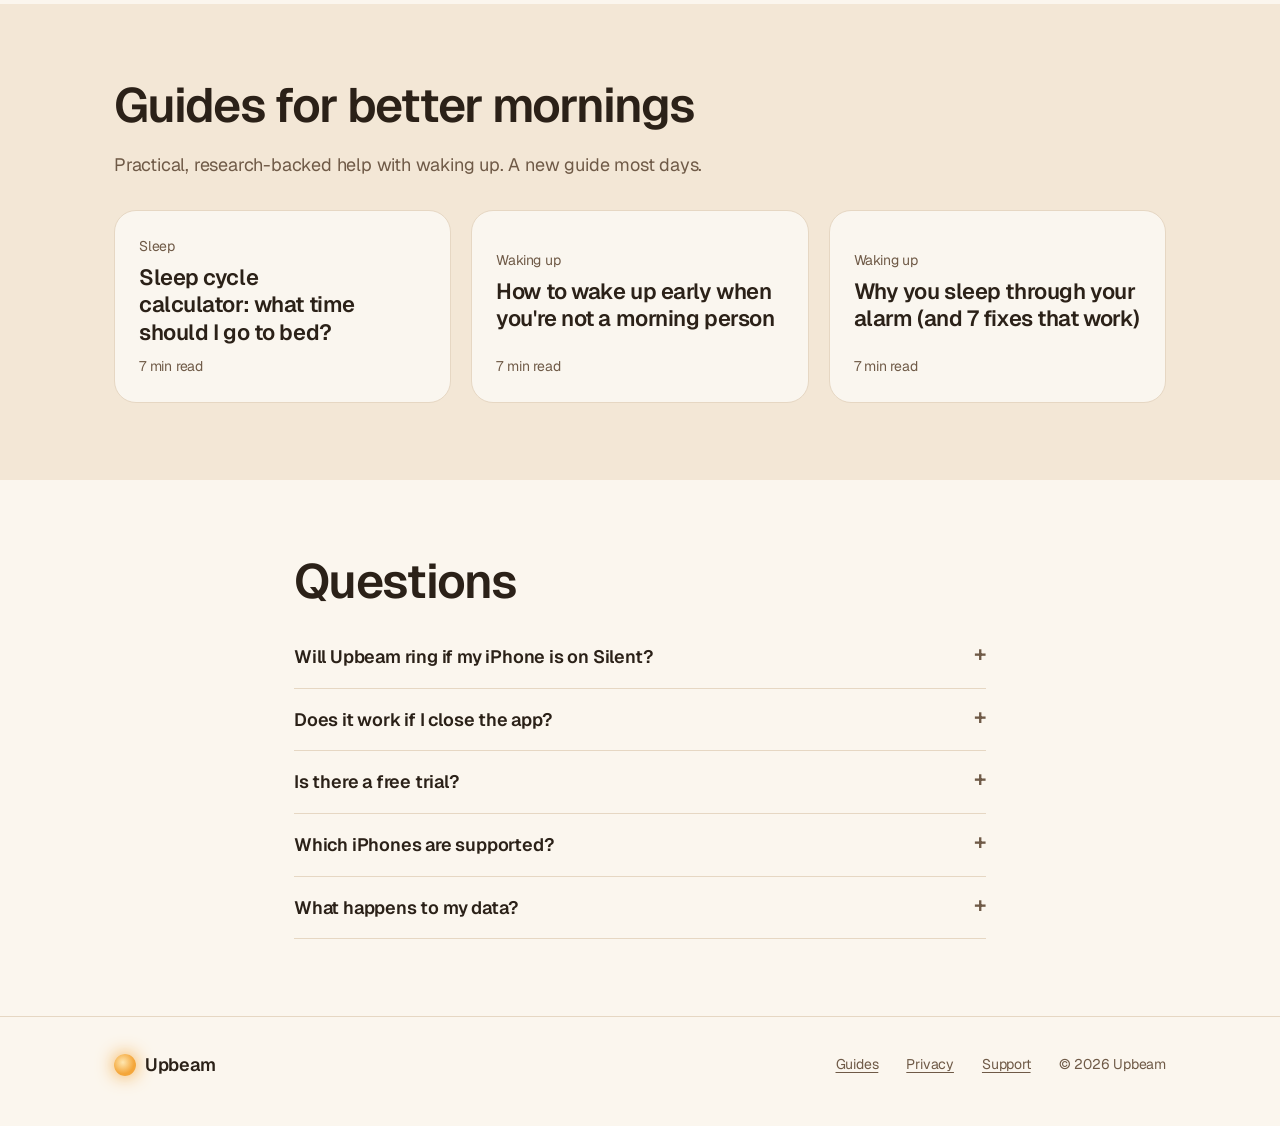
==== commit ccf87d64: "Waitlist: launch-day download email, no future-apps checkbox The paragraph now ends with the launch-" ====
--- a/index.html
+++ b/index.html
@@ -31,10 +31,10 @@
       </div>
       <p class="small">For iPhone with iOS 26 or later · Free to start · No ads, ever</p>
       <div id="waitlist">
-      <p class="wl-lead"><strong>Join the waitlist</strong> to hear the moment Upbeam launches. Lifetime is $39.99 (not $59.99) for the first 1,500 buyers. One email on launch day, nothing else.</p>
+      <p class="wl-lead"><strong>Join the waitlist</strong> to hear the moment Upbeam launches. Lifetime is $39.99 (not $59.99) for the first 1,500 buyers. You'll get an email to download the app on launch day.</p>
       <form class="waitlist" action="/api/waitlist" method="post">
     <div class="row"><input type="email" name="email" required autocomplete="email" placeholder="you@example.com" aria-label="Email address"><button class="btn" type="submit">Join the waitlist</button></div>
-    <label class="opt"><input type="checkbox" name="future_apps" value="1"> Also tell me about future apps from the Upbeam team (a few emails a year at most)</label>
+    <p class="small wl-fine">By joining, you agree to get emails from Upbeam about our apps. Unsubscribe anytime. <a href="privacy.html">Privacy</a></p>
     <div class="hp" aria-hidden="true"><label>Website <input type="text" name="website" tabindex="-1" autocomplete="off"></label></div>
     <input type="hidden" name="source" value="home-hero">
     <p class="wl-msg" role="status" aria-live="polite"></p>
--- a/style.css
+++ b/style.css
@@ -154,3 +154,4 @@
 .prices.four{grid-template-columns:repeat(4,minmax(0,1fr))}
 @media (max-width:1100px){.prices.four{grid-template-columns:repeat(2,minmax(0,1fr))}}
 @media (max-width:600px){.prices.four{grid-template-columns:minmax(0,1fr)}}
+.waitlist .wl-fine{margin:8px 0 0;font-size:13px}
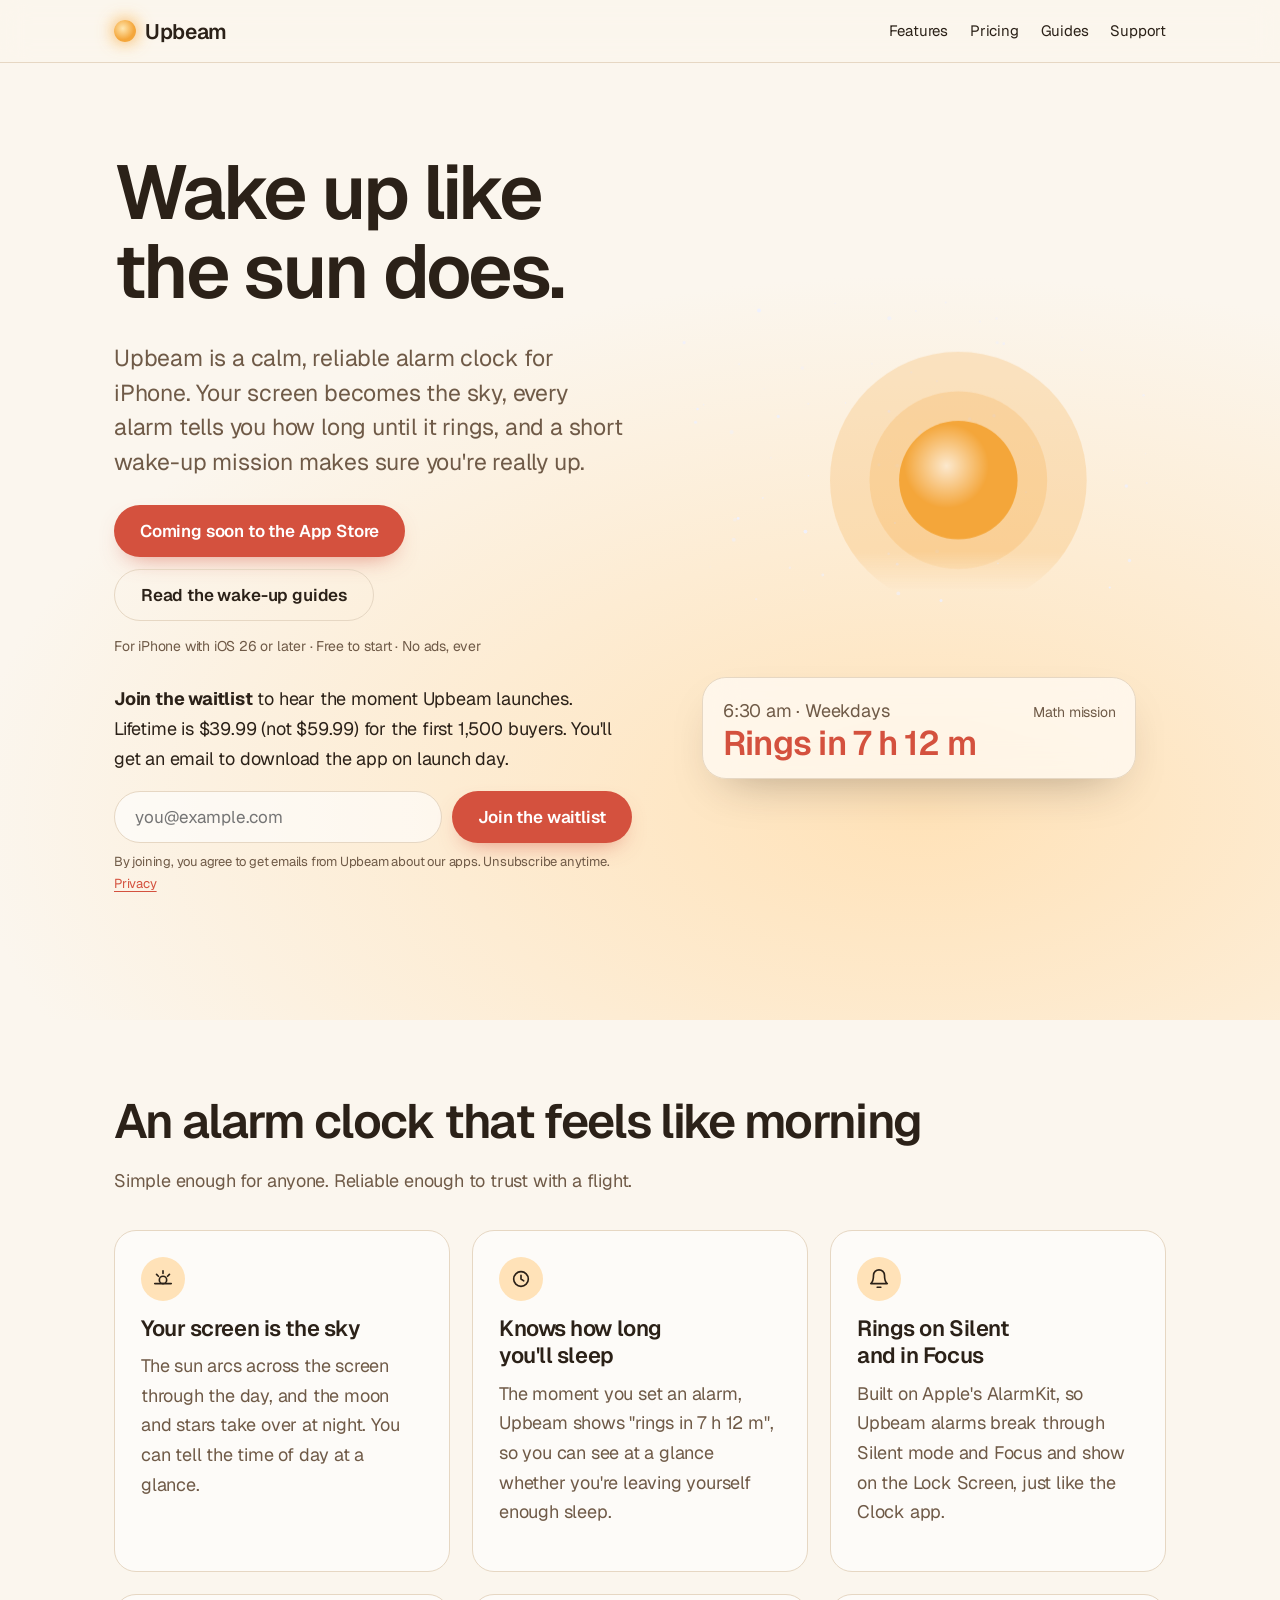
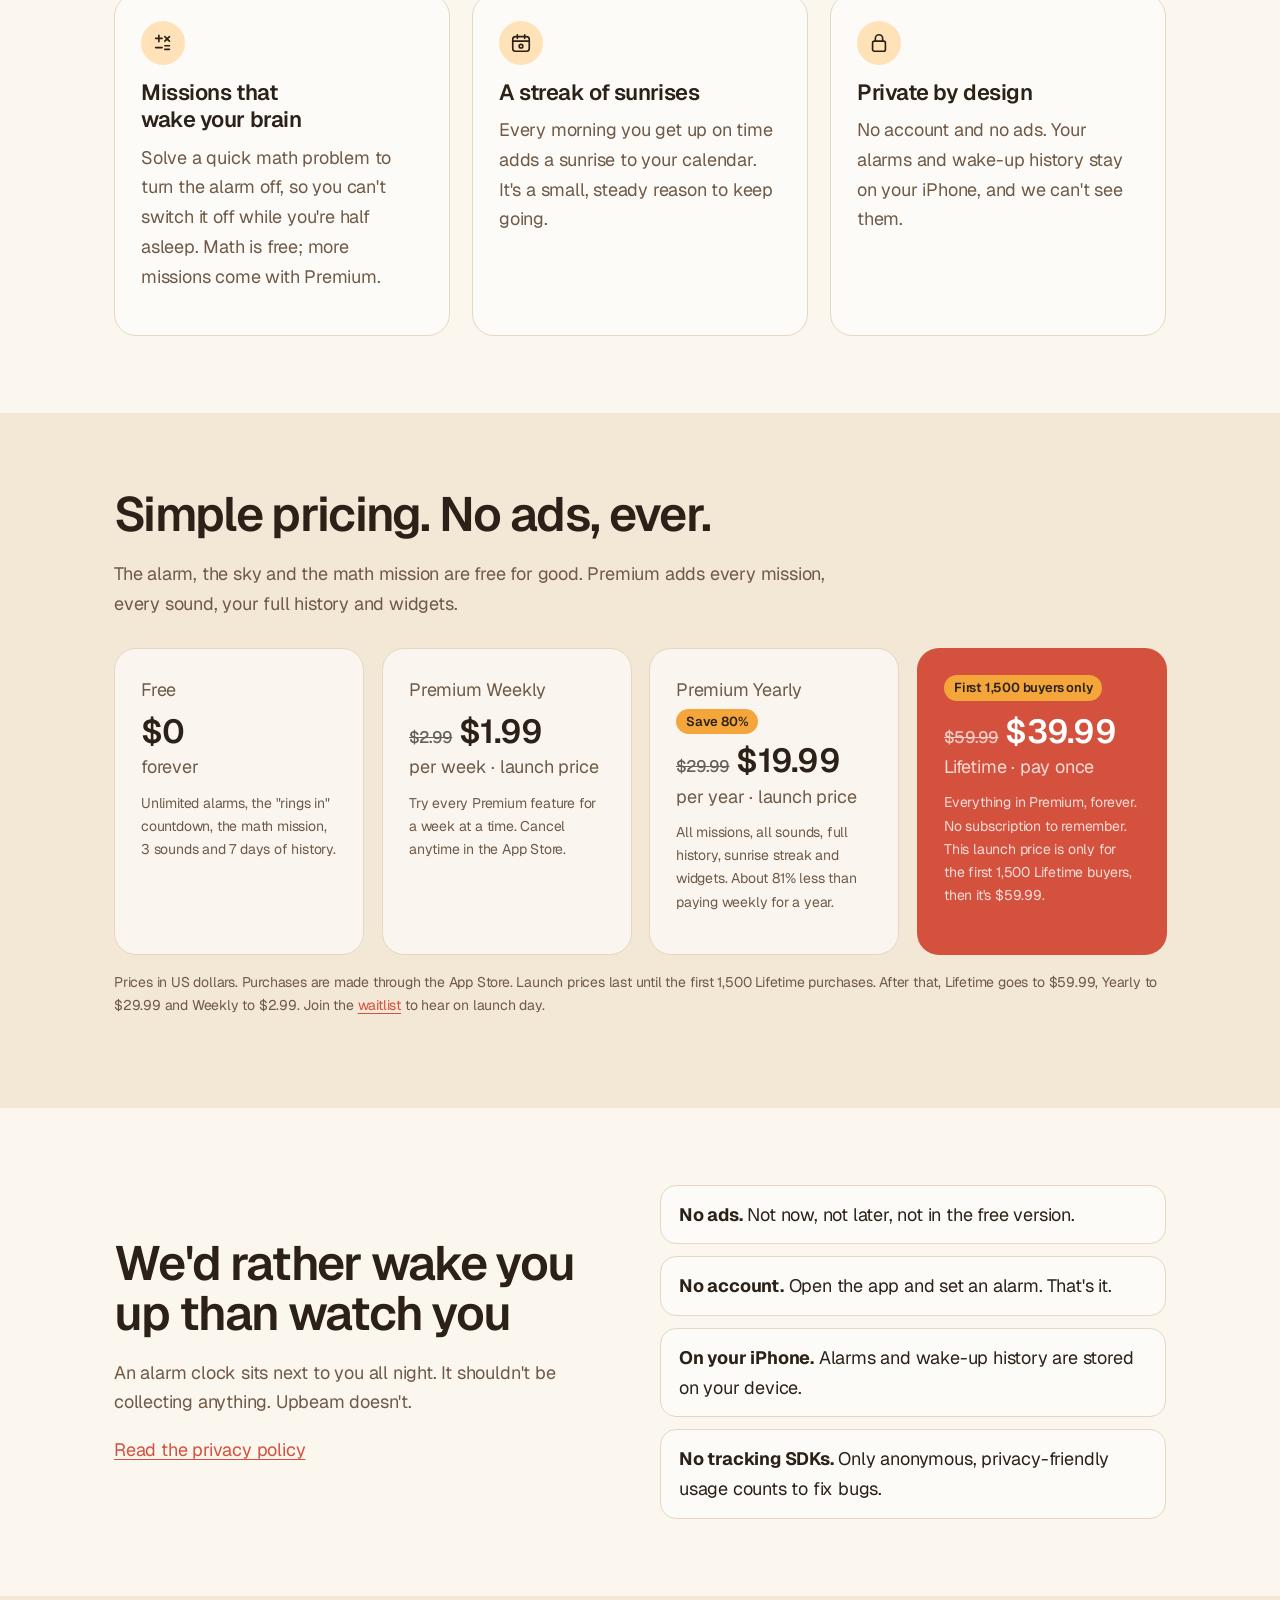
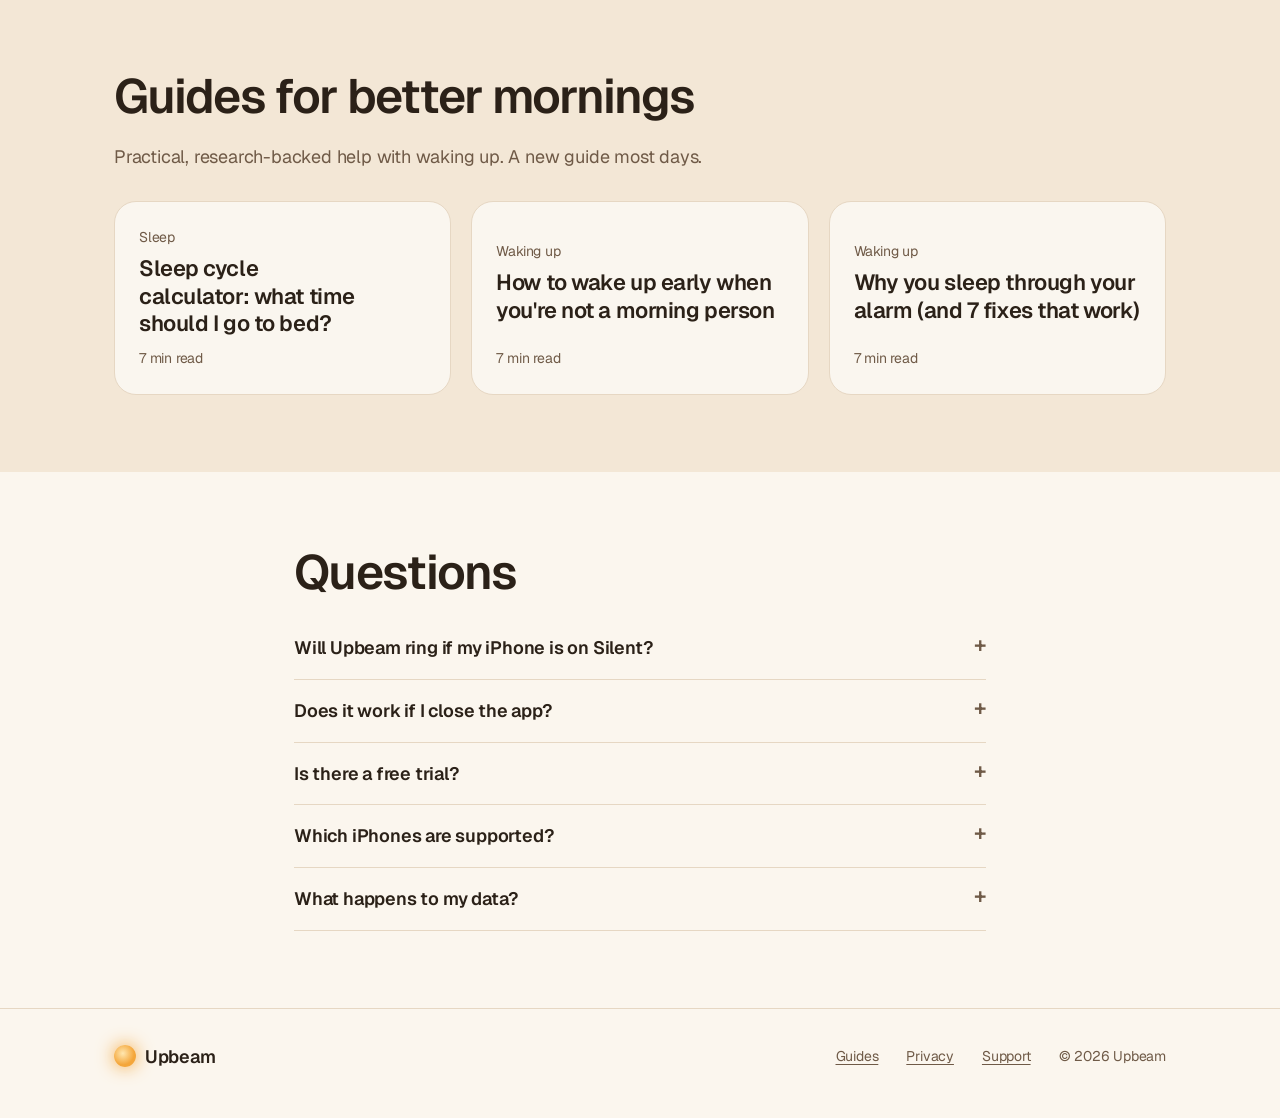
==== commit 5f84b056: "Make CSS and JS changes show up immediately Versioned links to style.css and waitlist.js, plus a _he" ====
--- a/index.html
+++ b/index.html
@@ -9,7 +9,7 @@
 <link rel="icon" href="favicon.svg" type="image/svg+xml">
 <link rel="preconnect" href="https://fonts.googleapis.com"><link rel="preconnect" href="https://fonts.gstatic.com" crossorigin>
 <link href="https://fonts.googleapis.com/css2?family=Geist:wght@300..700&display=swap" rel="stylesheet">
-<link rel="stylesheet" href="style.css">
+<link rel="stylesheet" href="style.css?v=20261121">
 </head>
 <body>
 <nav class="top"><div class="wrap">
@@ -134,6 +134,6 @@
 for(let i=0;i<70;i++){const cx=(r()*400).toFixed(1),cy=(r()*250).toFixed(1),rad=(r()*1.3+.4).toFixed(2),o=(r()*.6+.3).toFixed(2);s+=`<circle cx="${cx}" cy="${cy}" r="${rad}" opacity="${o}"/>`}
 g.innerHTML=s}
 }</script>
-<script src="waitlist.js" defer></script>
+<script src="waitlist.js?v=20261121" defer></script>
 </body>
 </html>
--- a/style.css
+++ b/style.css
@@ -80,11 +80,11 @@
 
 /* pricing */
 .prices{display:grid;grid-template-columns:repeat(3,minmax(0,1fr));gap:18px;margin-top:30px;align-items:stretch}
-.price{padding:26px;border-radius:22px;border:1px solid var(--line);background:var(--card);display:flex;flex-direction:column}
-.price .amt{letter-spacing:-.022em;font:600 40px/1 Geist,-apple-system,BlinkMacSystemFont,"SF Pro Text","Helvetica Neue",Arial,sans-serif;margin:10px 0 4px;white-space:nowrap}
+.price{padding:clamp(20px,2.2vw,26px);border-radius:22px;border:1px solid var(--line);background:var(--card);display:flex;flex-direction:column;container-type:inline-size}
+.price .amt{letter-spacing:-.022em;font:600 40px/1 Geist,-apple-system,BlinkMacSystemFont,"SF Pro Text","Helvetica Neue",Arial,sans-serif;font-size:clamp(26px,17cqi,40px);margin:10px 0 4px;white-space:nowrap;display:flex;flex-wrap:wrap;align-items:baseline;column-gap:.2em;row-gap:4px}
 .price.hero-p{background:var(--coral);color:var(--coralink);border-color:transparent}
 .price.hero-p .sub,.price.hero-p .small{color:color-mix(in srgb,var(--coralink) 80%,transparent)}
-.tag{display:inline-block;align-self:flex-start;padding:4px 10px;border-radius:999px;background:var(--sun);color:#2B2118;font-size:13px;font-weight:600}
+.tag{display:inline-block;align-self:flex-start;max-width:100%;padding:4px 10px;border-radius:999px;background:var(--sun);color:#2B2118;font-size:13px;font-weight:600;line-height:1.35}
 
 /* promise */
 .promise{display:grid;grid-template-columns:minmax(0,1fr) minmax(0,1fr);gap:40px;align-items:center}
@@ -150,8 +150,8 @@
 .waitlist .hp{position:absolute;left:-9999px;width:1px;height:1px;overflow:hidden}
 .waitlist.done .row{opacity:.55}
 .wl-lead{margin:26px 0 0}
-.price .amt s.was{font-size:.5em;font-weight:500;opacity:.7;margin-right:4px;vertical-align:middle}
+.price .amt s.was{font-size:.5em;font-weight:500;opacity:.7}
 .prices.four{grid-template-columns:repeat(4,minmax(0,1fr))}
-@media (max-width:1100px){.prices.four{grid-template-columns:repeat(2,minmax(0,1fr))}}
+@media (max-width:1200px){.prices.four{grid-template-columns:repeat(2,minmax(0,1fr))}}
 @media (max-width:600px){.prices.four{grid-template-columns:minmax(0,1fr)}}
 .waitlist .wl-fine{margin:8px 0 0;font-size:13px}
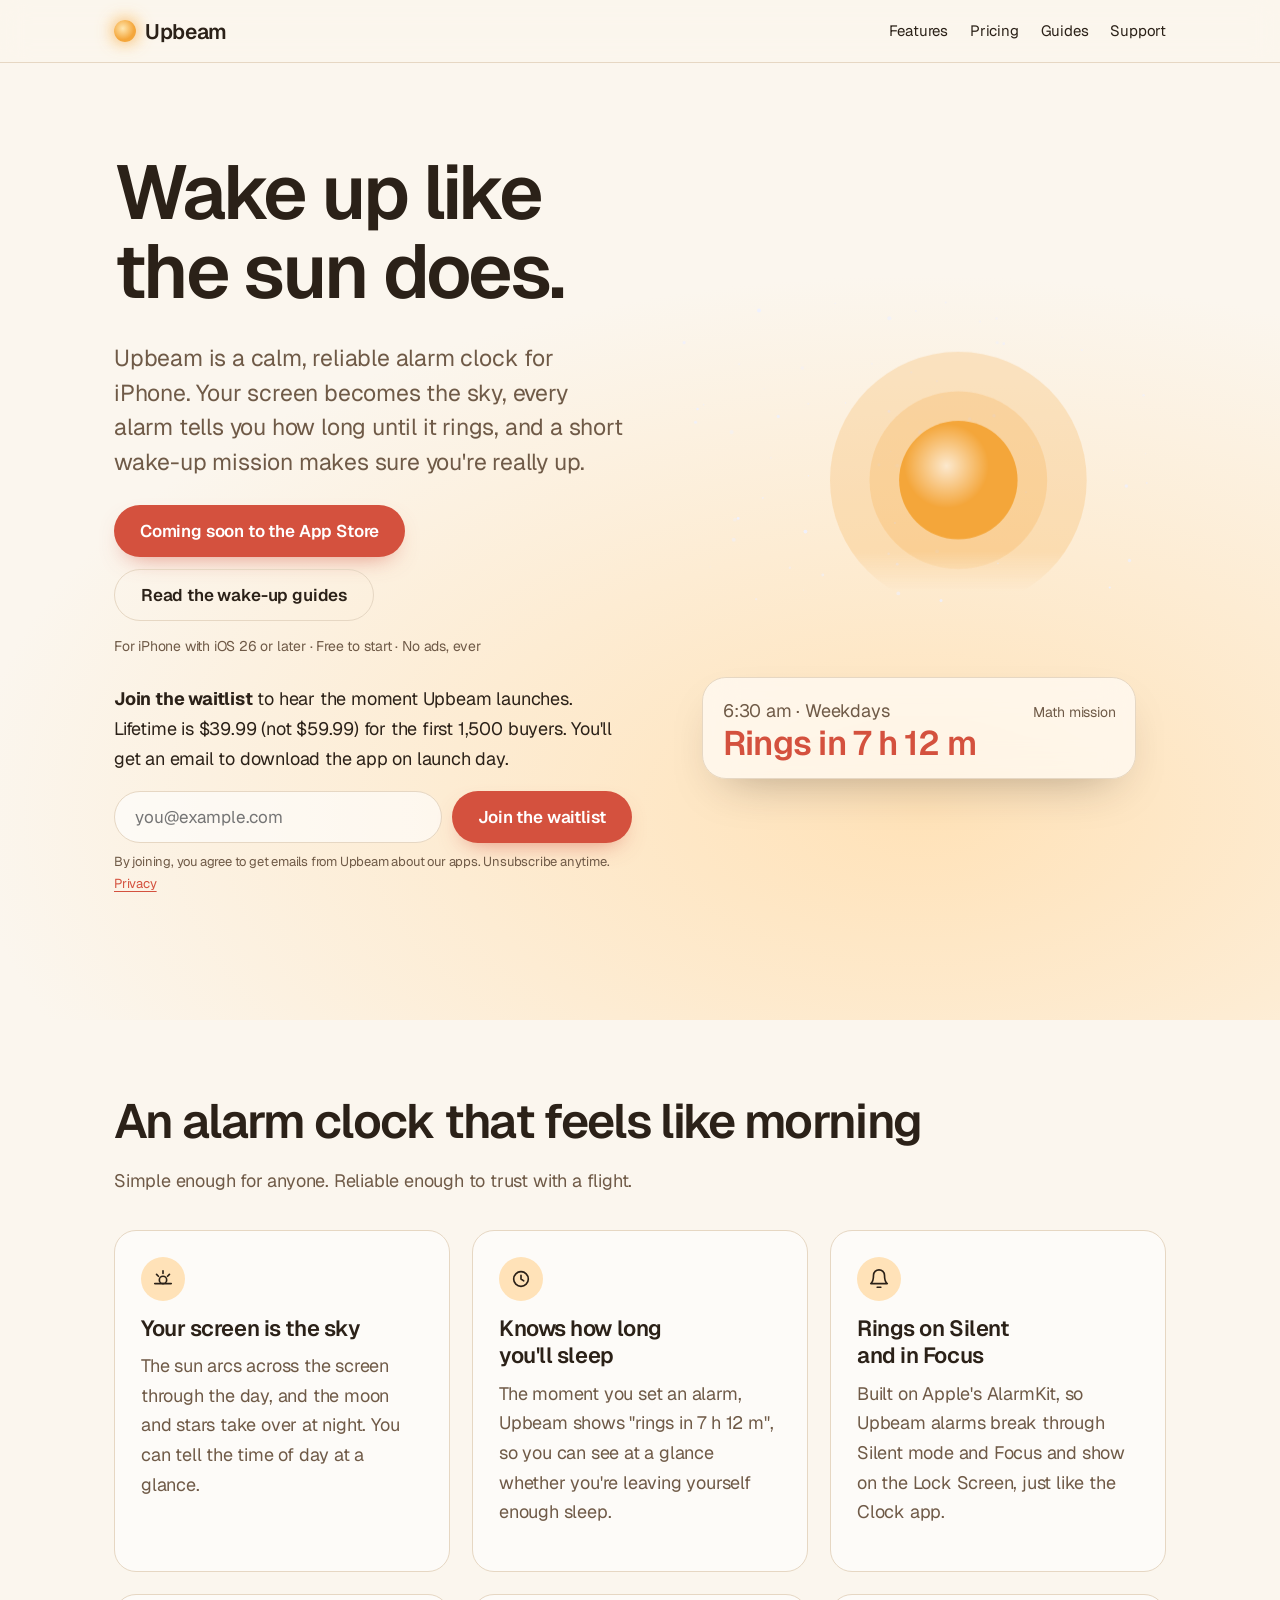
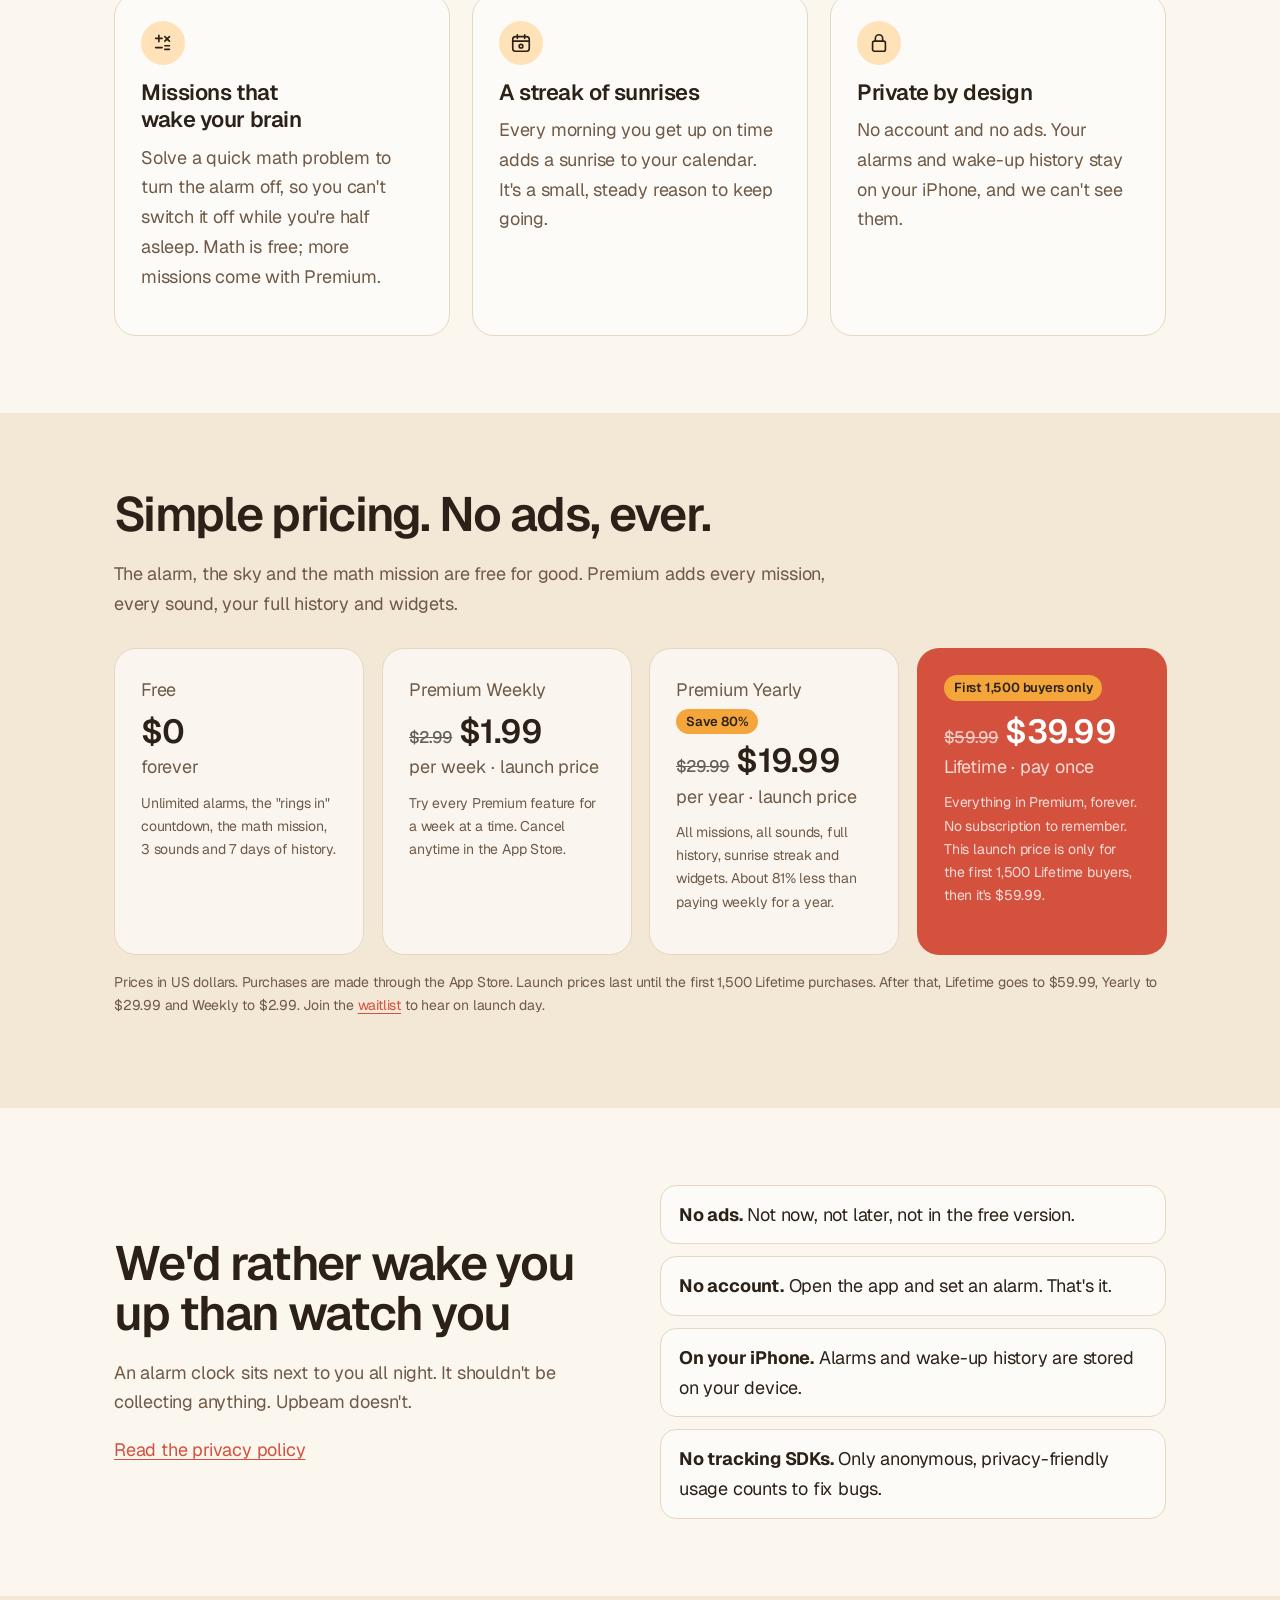
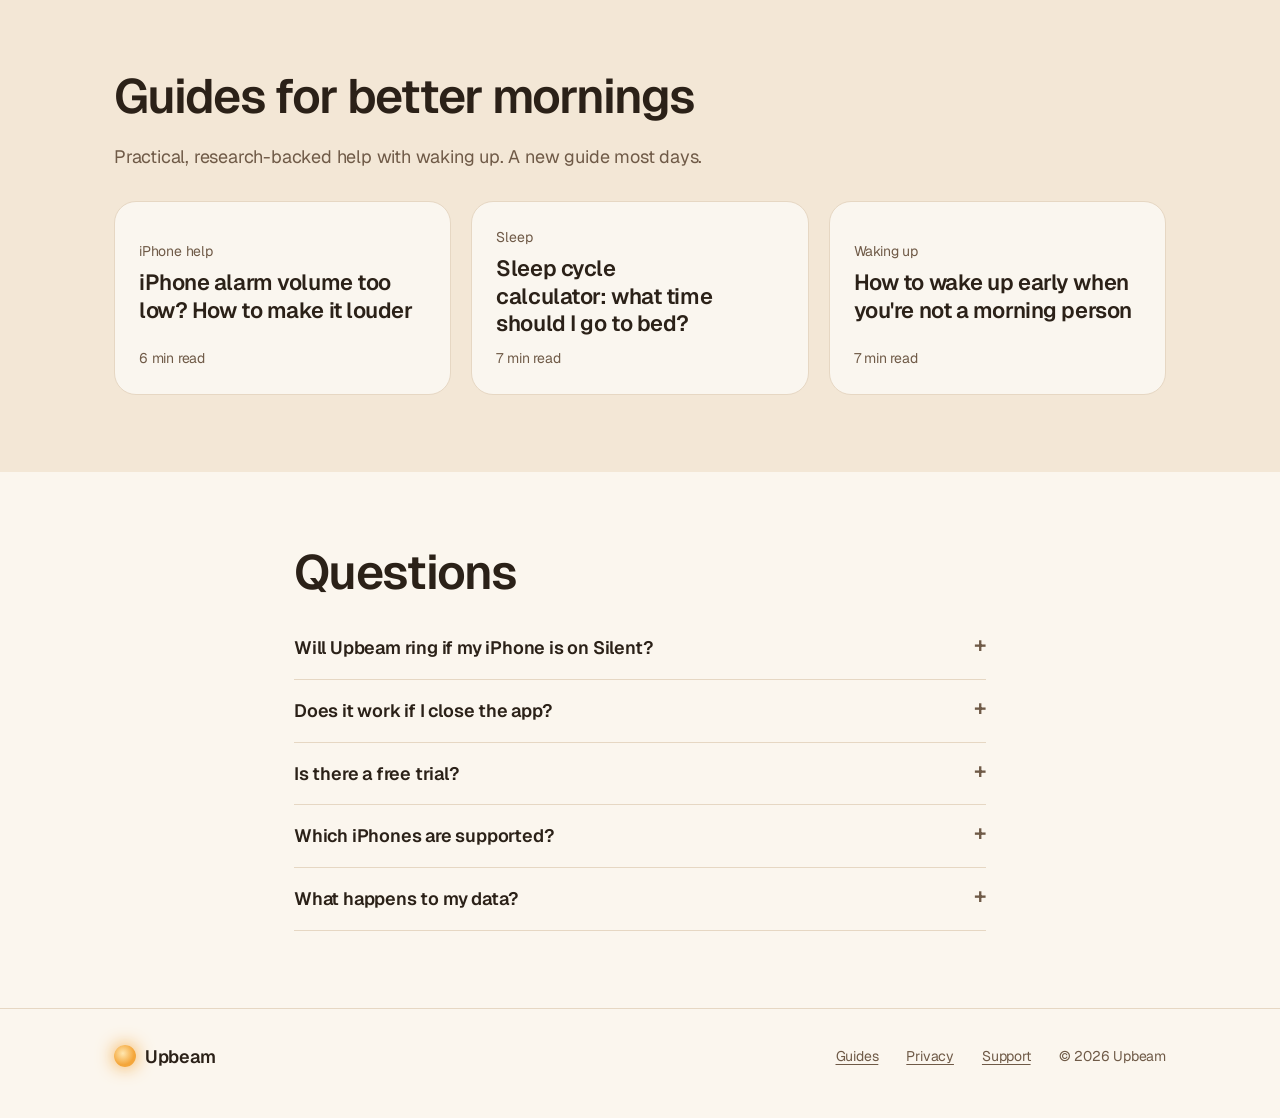
==== commit cbbd05b3: "Guide: iPhone alarm volume too low? How to make it louder Co-Authored-By: Claude Opus 5.5 <noreply@a" ====
--- a/index.html
+++ b/index.html
@@ -107,9 +107,9 @@
   <h2>Guides for better mornings</h2>
   <p class="sub">Practical, research-backed help with waking up. A new guide most days.</p>
   <div class="glist">
+    <a class="gcard" href="guides/iphone-alarm-volume-too-low.html"><span class="small">iPhone help</span><h3>iPhone alarm volume too low? How to make it louder</h3><span class="small">6 min read</span></a>
     <a class="gcard" href="guides/sleep-cycle-calculator.html"><span class="small">Sleep</span><h3>Sleep cycle calculator: what time should I go to bed?</h3><span class="small">7 min read</span></a>
     <a class="gcard" href="guides/how-to-wake-up-early.html"><span class="small">Waking up</span><h3>How to wake up early when you're not a morning person</h3><span class="small">7 min read</span></a>
-    <a class="gcard" href="guides/why-you-sleep-through-your-alarm.html"><span class="small">Waking up</span><h3>Why you sleep through your alarm (and 7 fixes that work)</h3><span class="small">7 min read</span></a>
   </div>
 </div></section>
 
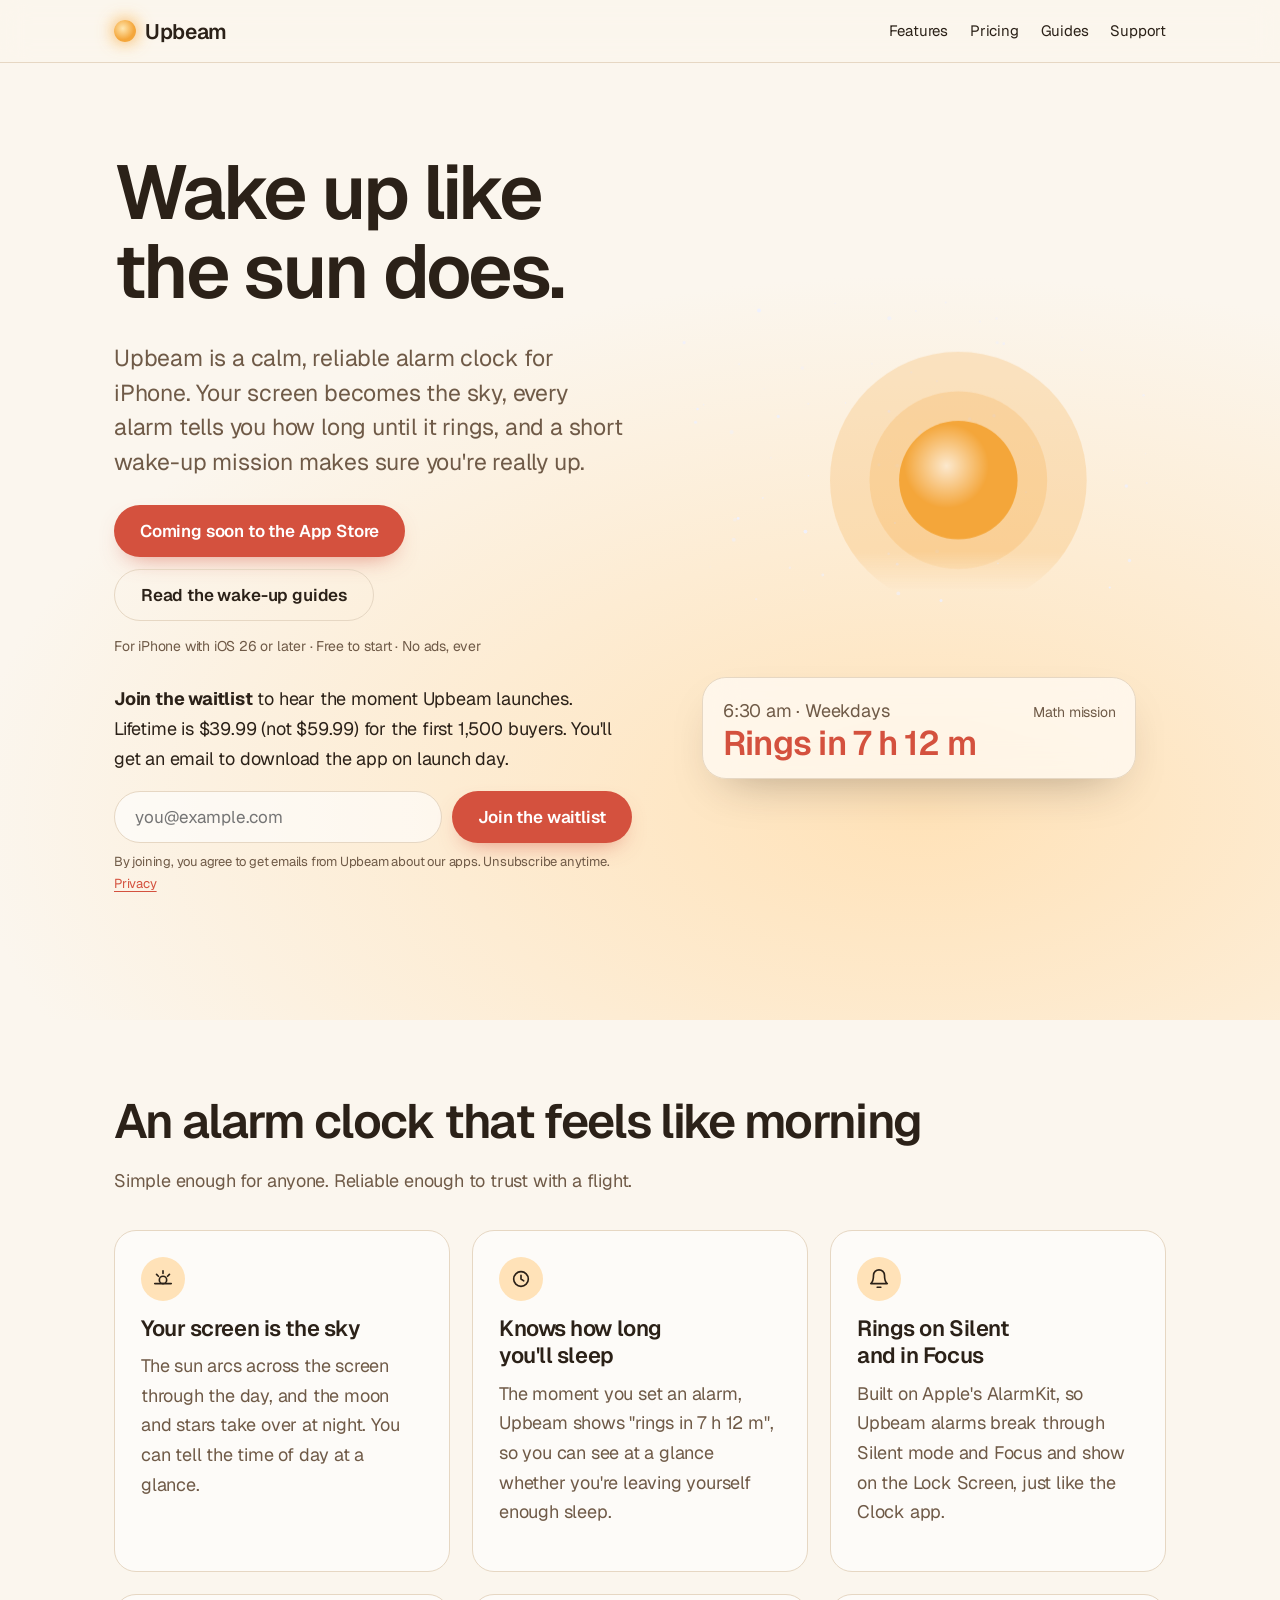
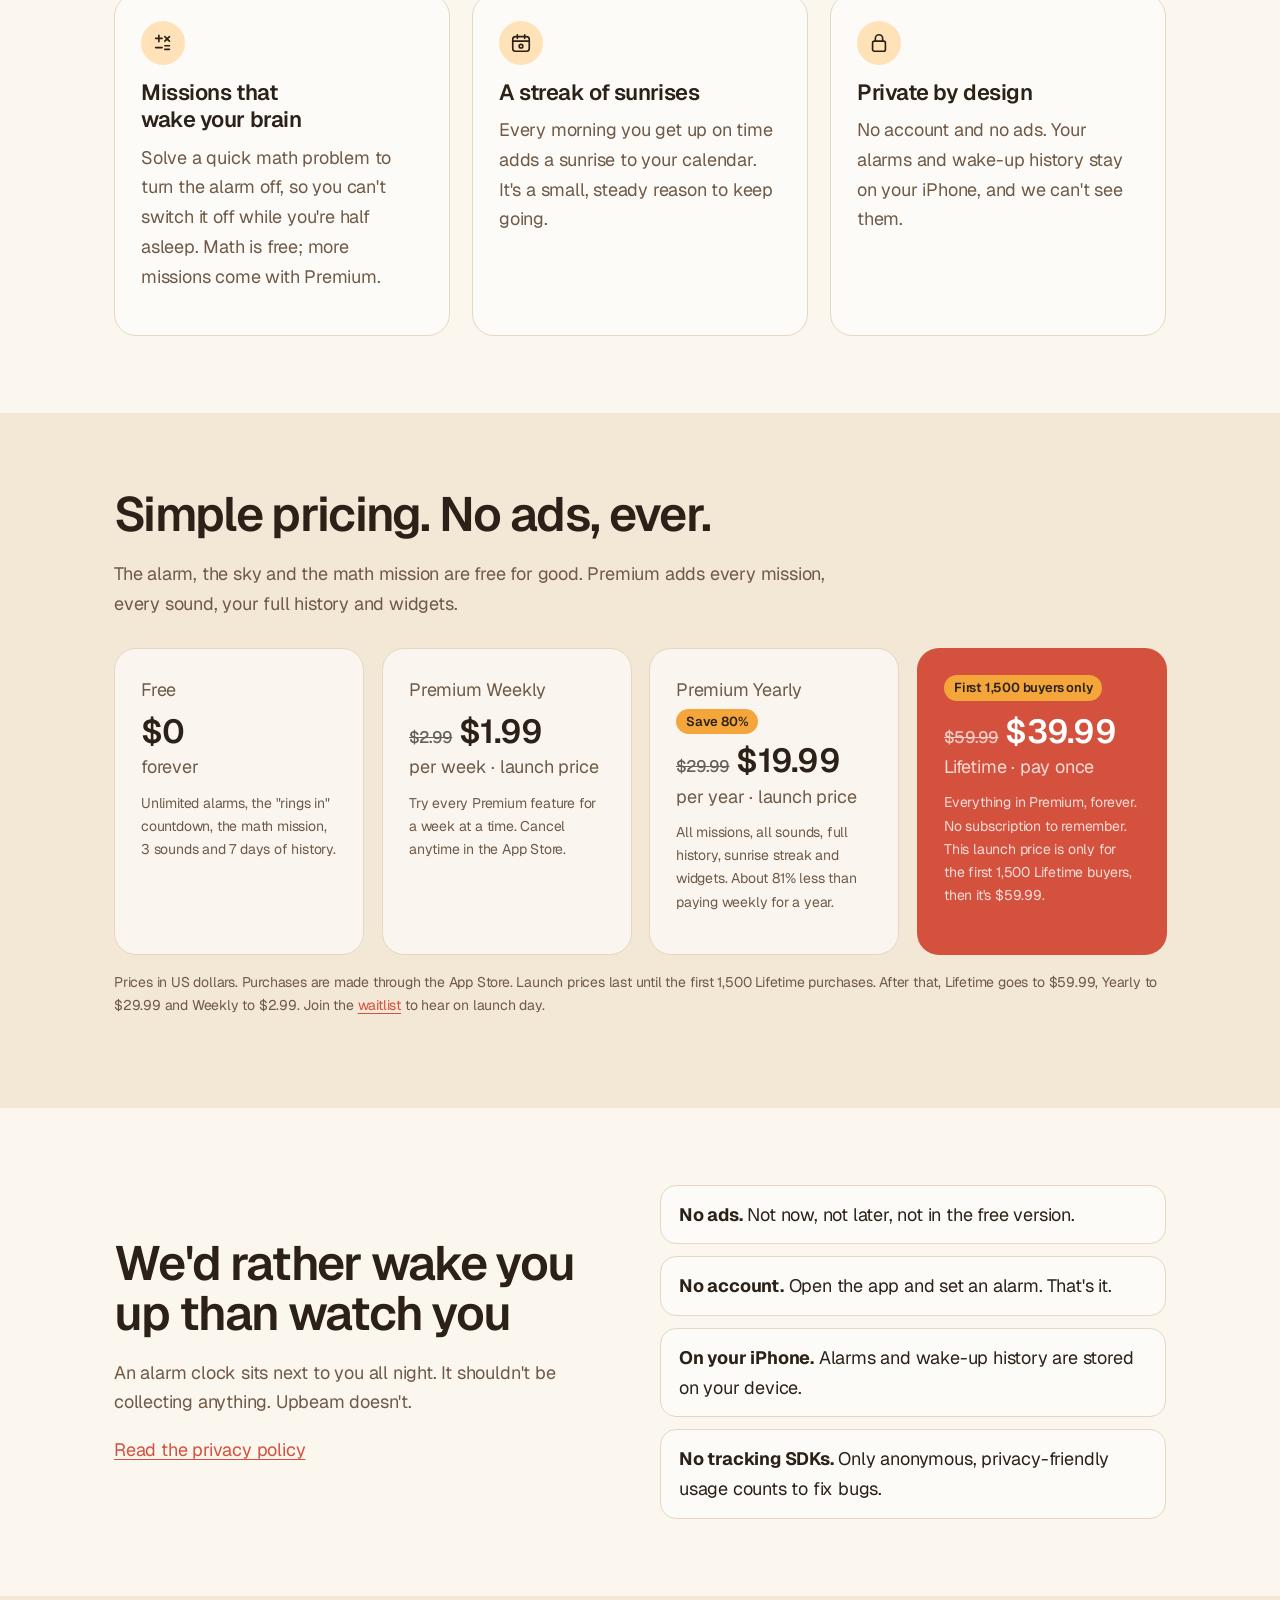
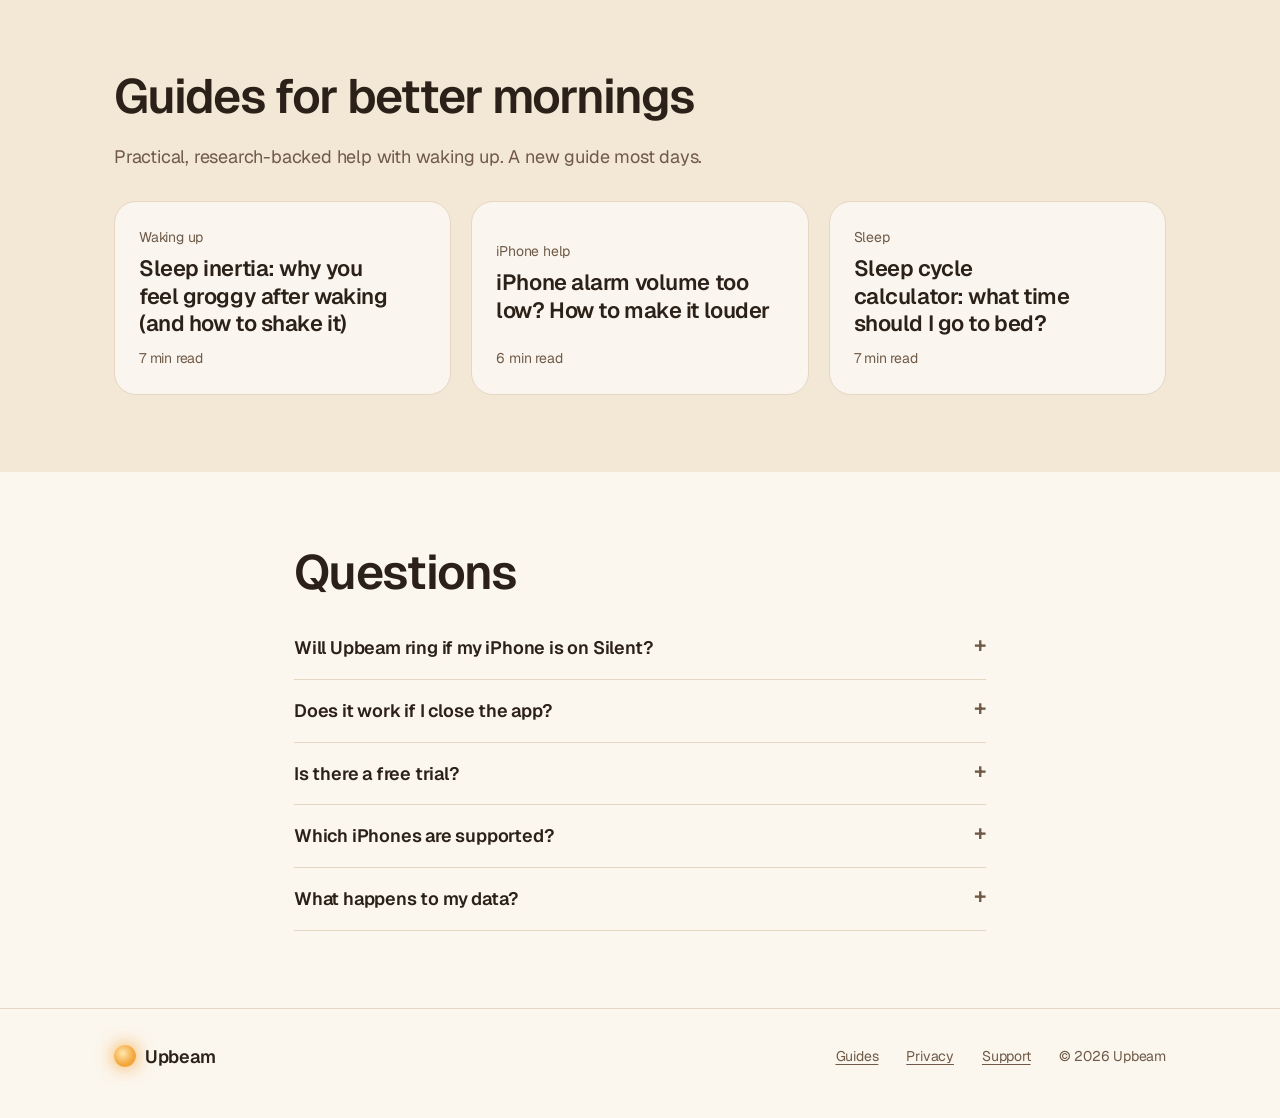
==== commit b74184e4: "Guide: Sleep inertia: why you feel groggy after waking (and how to shake it) Co-Authored-By: Claude " ====
--- a/index.html
+++ b/index.html
@@ -107,9 +107,9 @@
   <h2>Guides for better mornings</h2>
   <p class="sub">Practical, research-backed help with waking up. A new guide most days.</p>
   <div class="glist">
+    <a class="gcard" href="guides/sleep-inertia.html"><span class="small">Waking up</span><h3>Sleep inertia: why you feel groggy after waking (and how to shake it)</h3><span class="small">7 min read</span></a>
     <a class="gcard" href="guides/iphone-alarm-volume-too-low.html"><span class="small">iPhone help</span><h3>iPhone alarm volume too low? How to make it louder</h3><span class="small">6 min read</span></a>
     <a class="gcard" href="guides/sleep-cycle-calculator.html"><span class="small">Sleep</span><h3>Sleep cycle calculator: what time should I go to bed?</h3><span class="small">7 min read</span></a>
-    <a class="gcard" href="guides/how-to-wake-up-early.html"><span class="small">Waking up</span><h3>How to wake up early when you're not a morning person</h3><span class="small">7 min read</span></a>
   </div>
 </div></section>
 
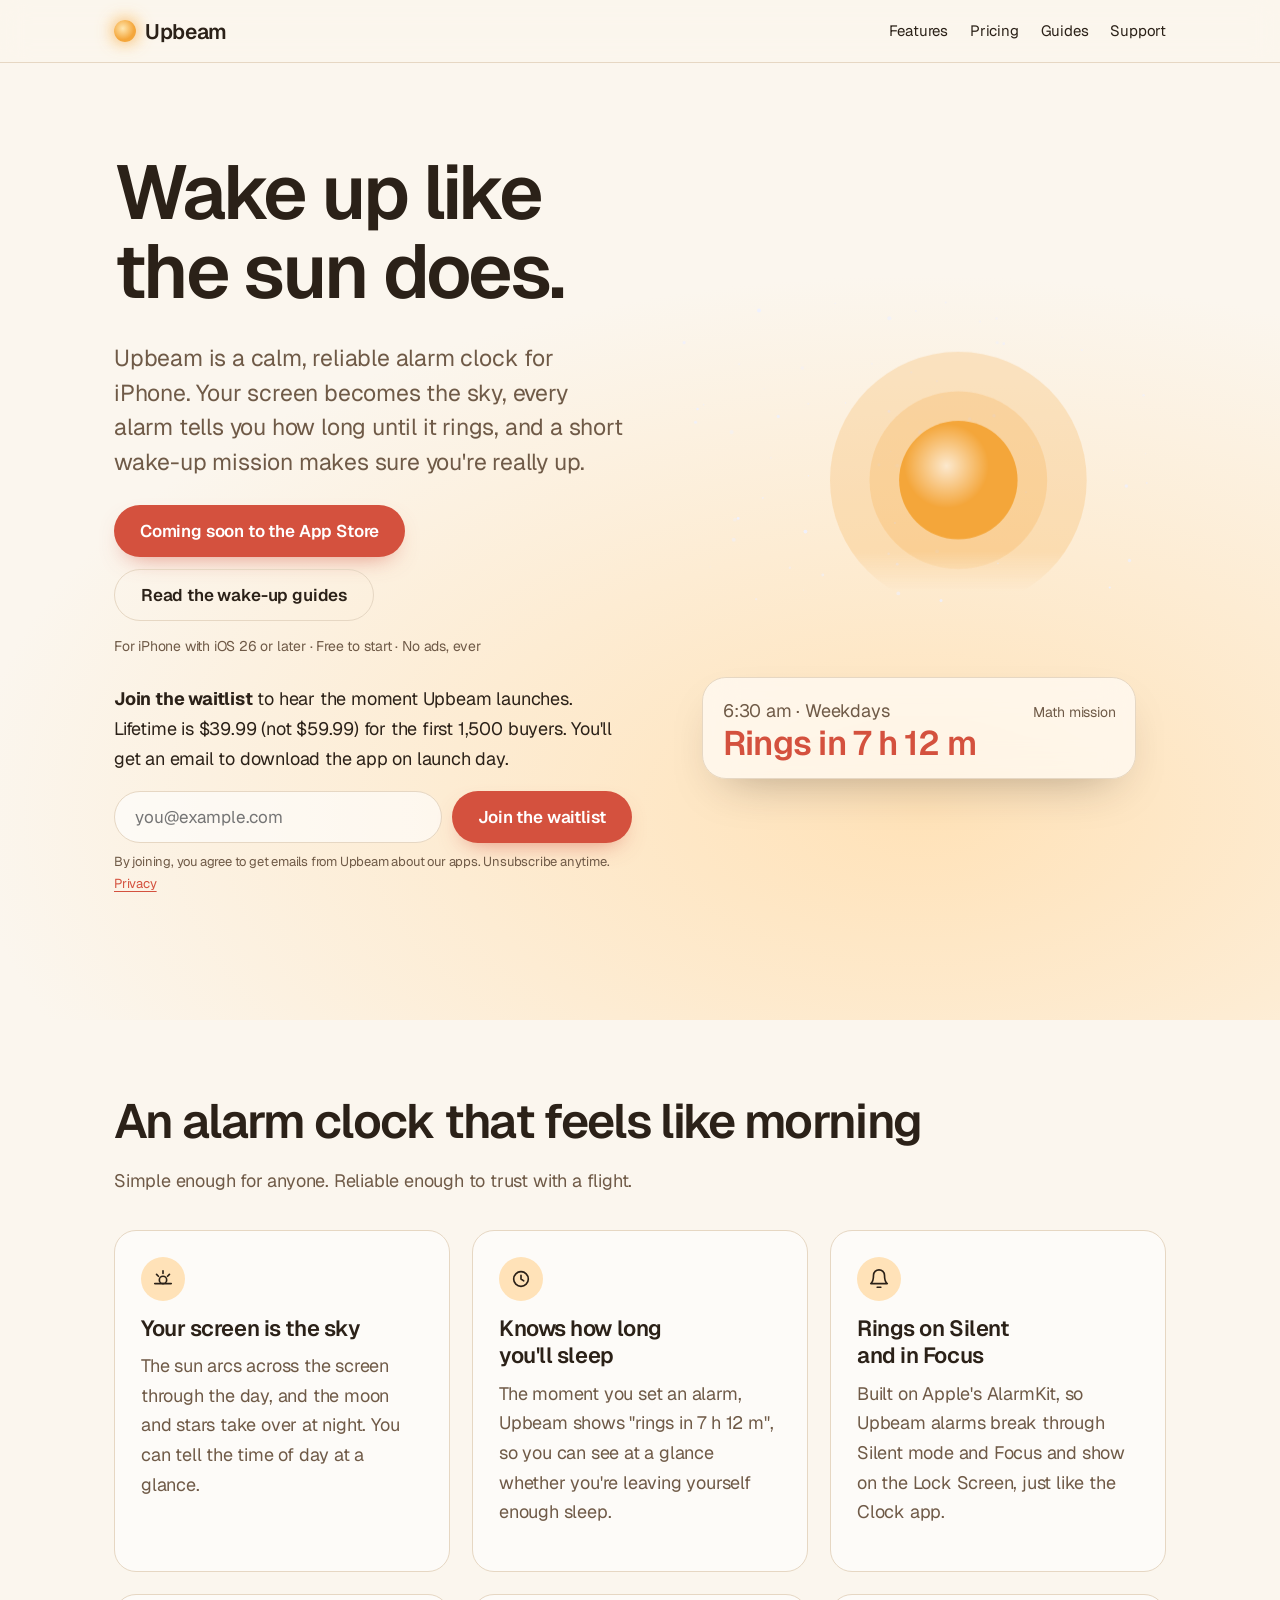
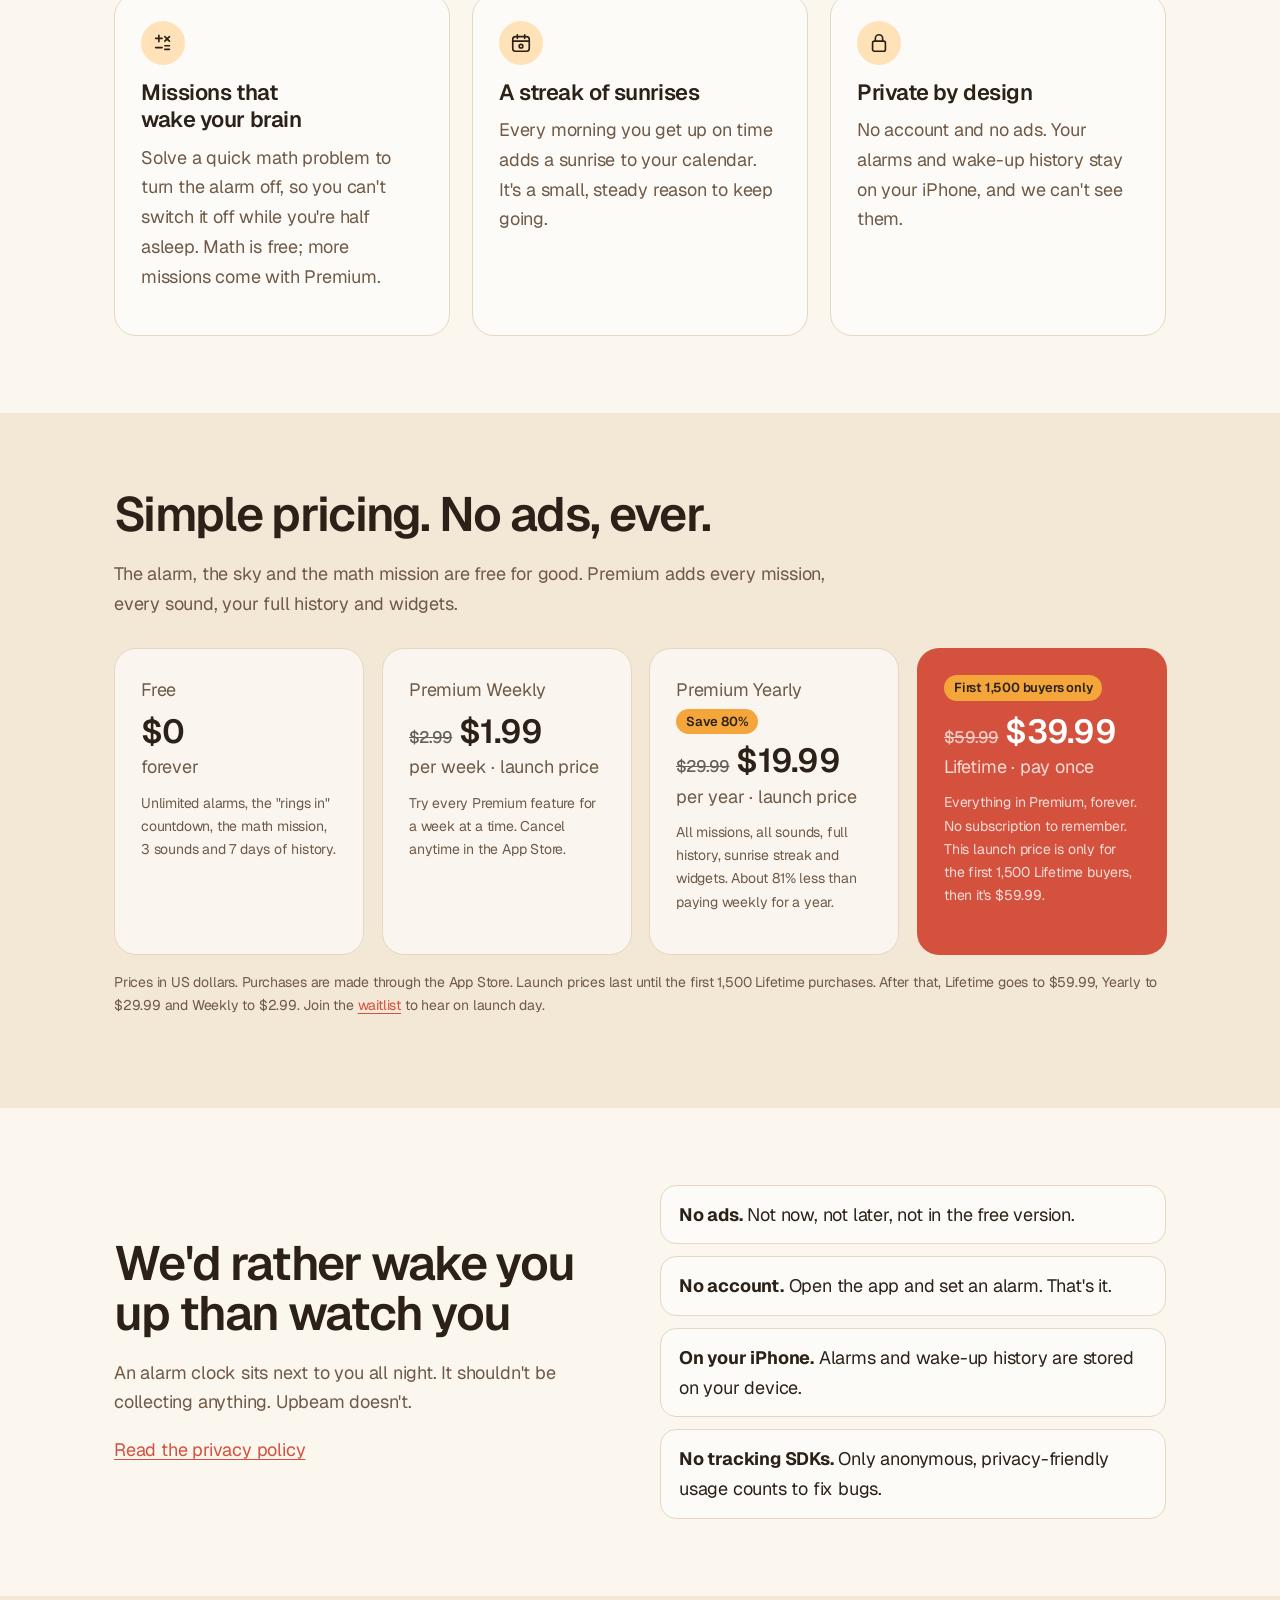
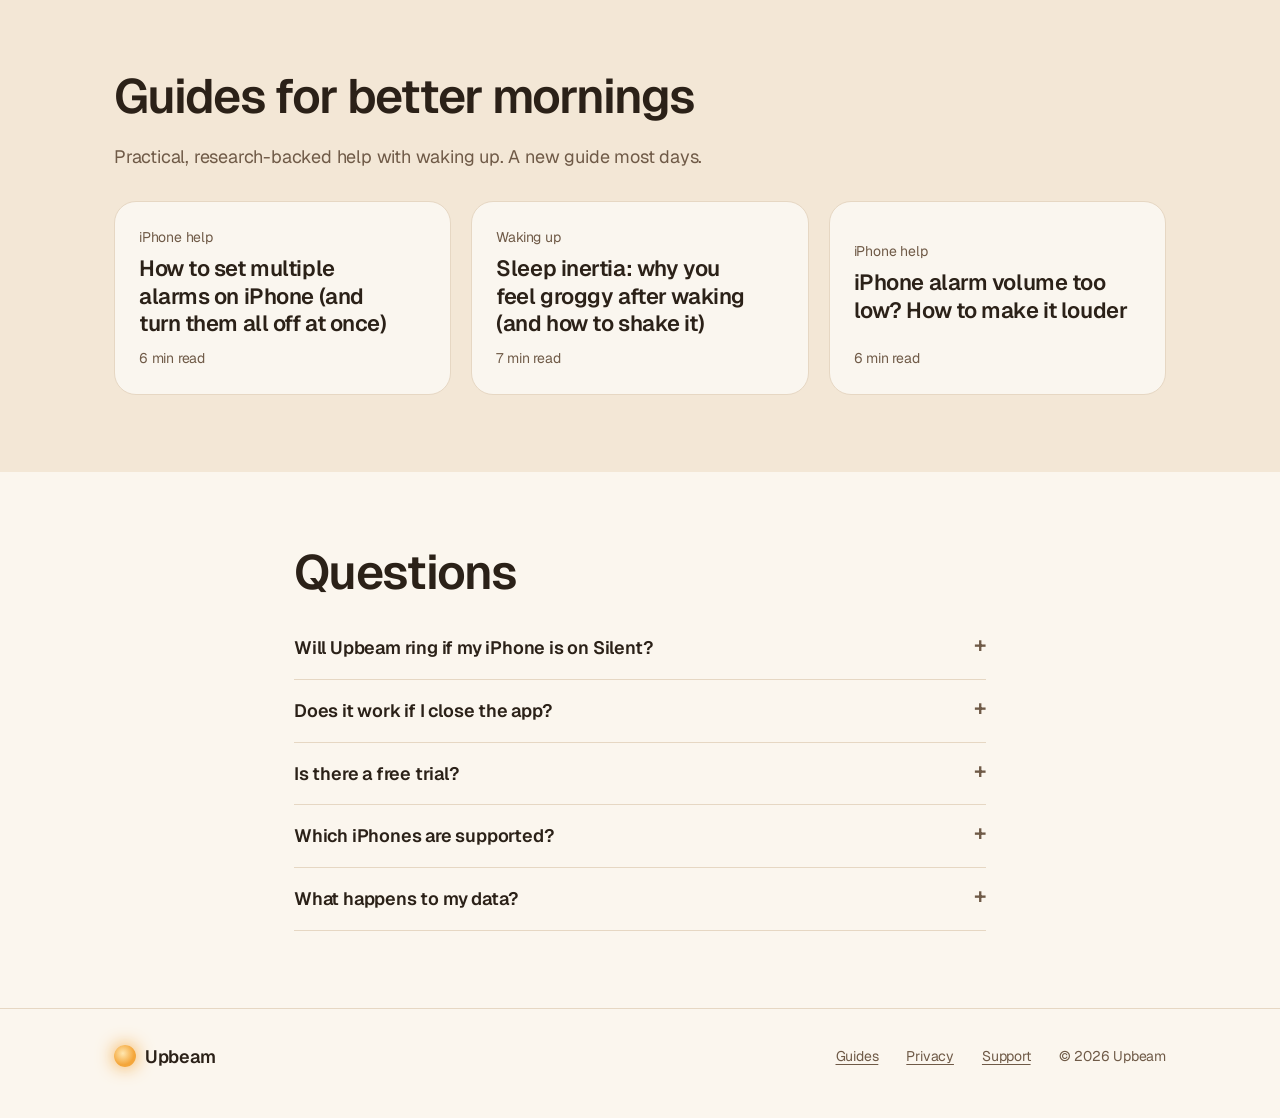
==== commit ea73d3ca: "Guide: How to set multiple alarms on iPhone (and turn them all off at once) Co-Authored-By: Claude O" ====
--- a/index.html
+++ b/index.html
@@ -107,9 +107,9 @@
   <h2>Guides for better mornings</h2>
   <p class="sub">Practical, research-backed help with waking up. A new guide most days.</p>
   <div class="glist">
+    <a class="gcard" href="guides/how-to-set-multiple-alarms-on-iphone.html"><span class="small">iPhone help</span><h3>How to set multiple alarms on iPhone (and turn them all off at once)</h3><span class="small">6 min read</span></a>
     <a class="gcard" href="guides/sleep-inertia.html"><span class="small">Waking up</span><h3>Sleep inertia: why you feel groggy after waking (and how to shake it)</h3><span class="small">7 min read</span></a>
     <a class="gcard" href="guides/iphone-alarm-volume-too-low.html"><span class="small">iPhone help</span><h3>iPhone alarm volume too low? How to make it louder</h3><span class="small">6 min read</span></a>
-    <a class="gcard" href="guides/sleep-cycle-calculator.html"><span class="small">Sleep</span><h3>Sleep cycle calculator: what time should I go to bed?</h3><span class="small">7 min read</span></a>
   </div>
 </div></section>
 
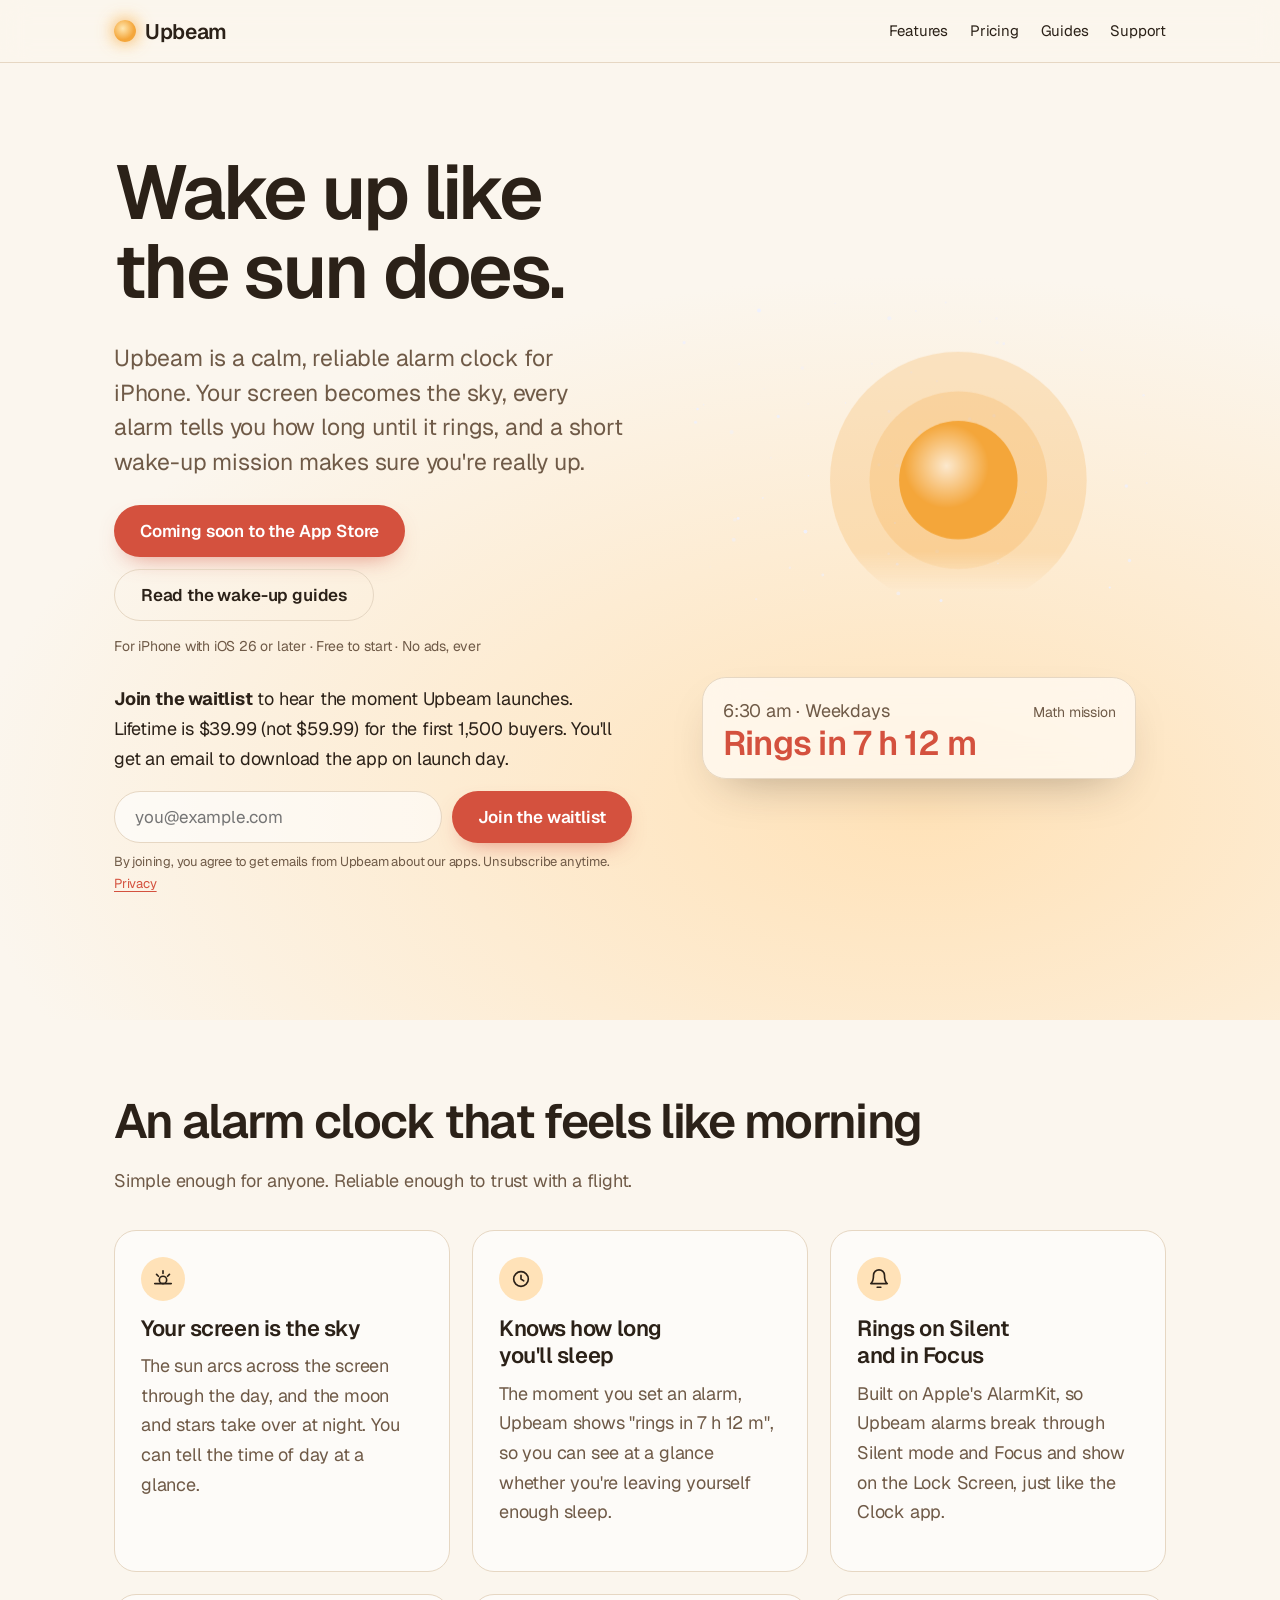
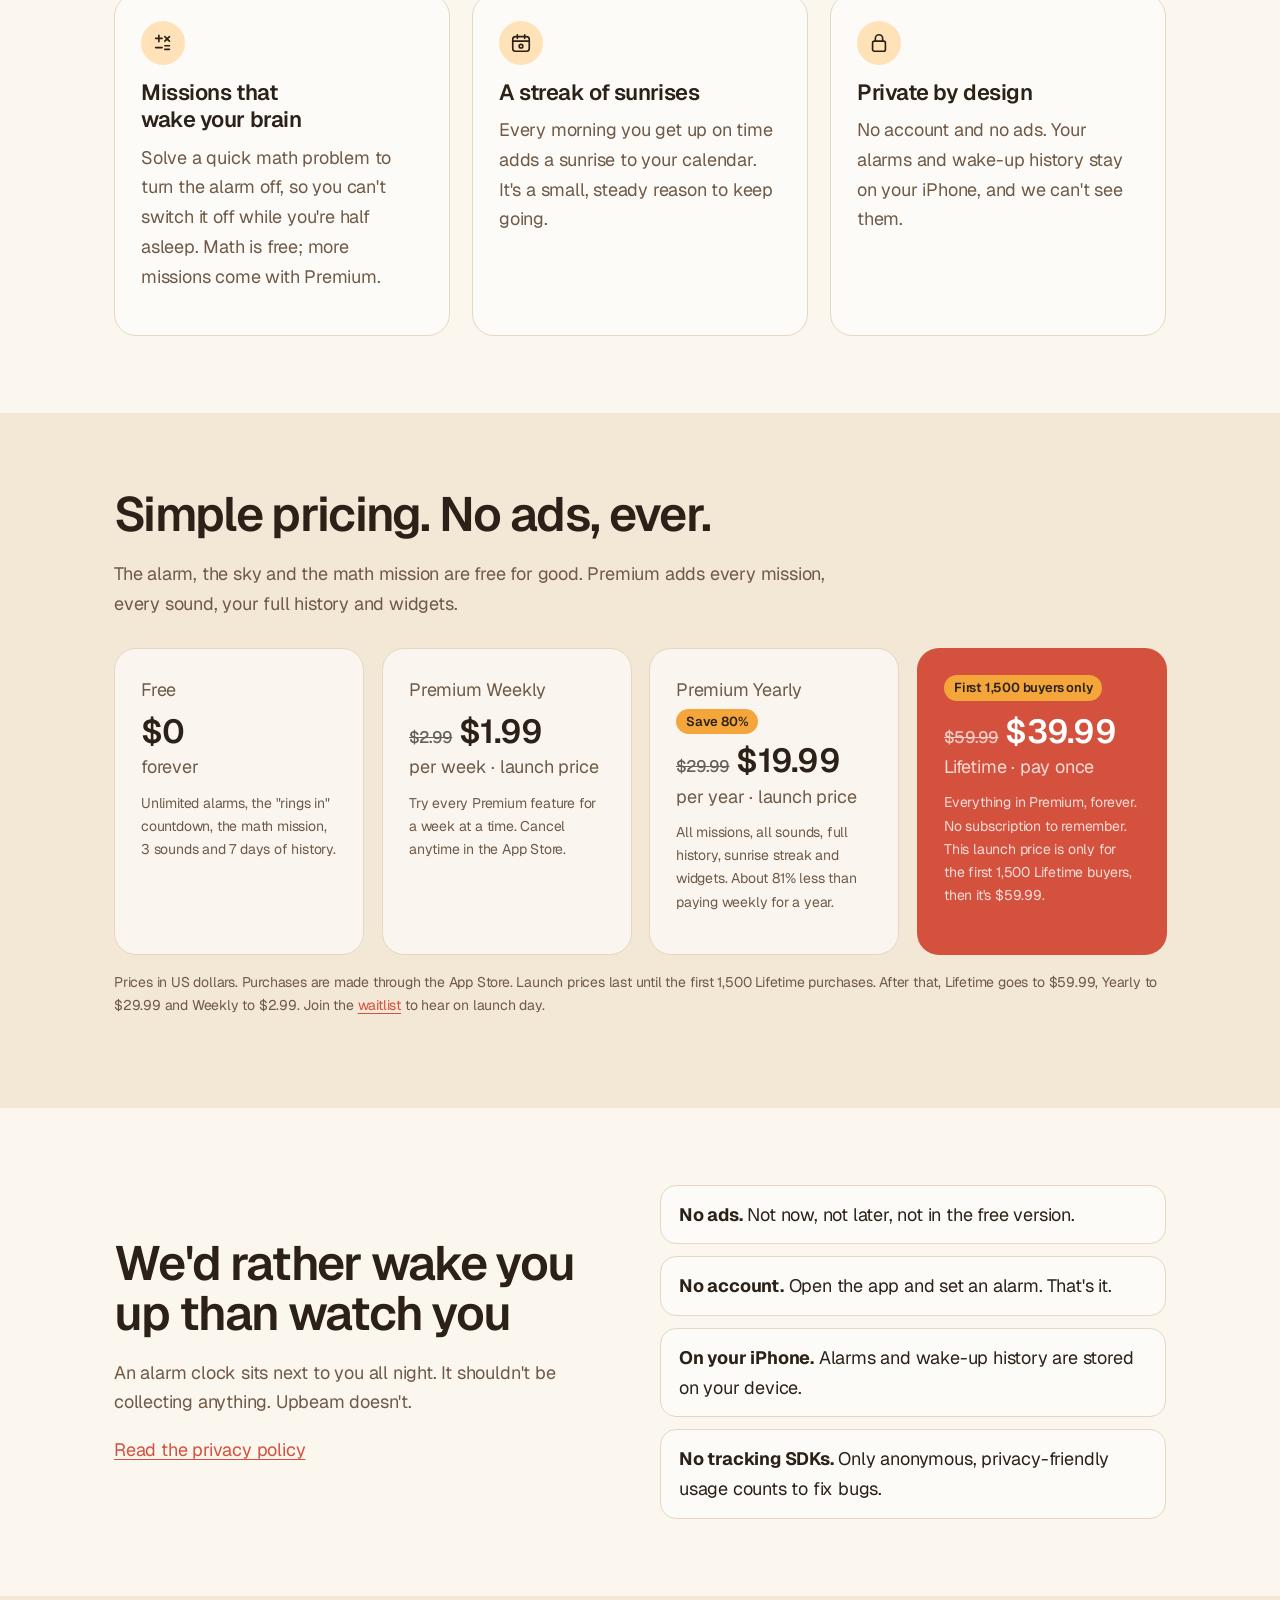
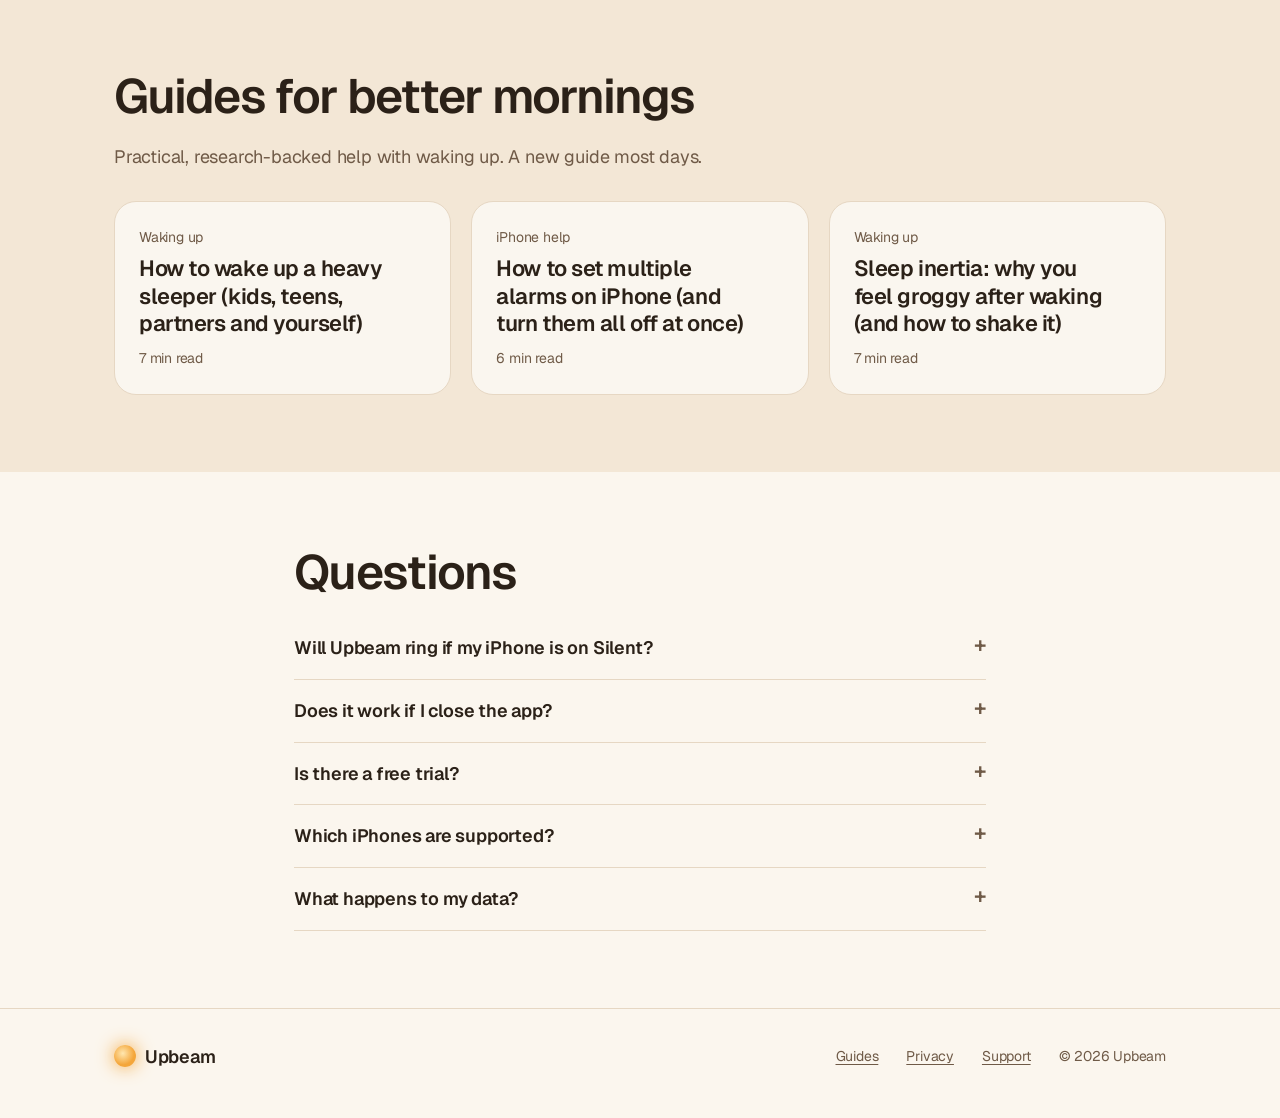
==== commit 13d82dc9: "Guide: How to wake up a heavy sleeper (kids, teens, partners and yourself) Co-Authored-By: Claude Op" ====
--- a/index.html
+++ b/index.html
@@ -107,9 +107,9 @@
   <h2>Guides for better mornings</h2>
   <p class="sub">Practical, research-backed help with waking up. A new guide most days.</p>
   <div class="glist">
+    <a class="gcard" href="guides/how-to-wake-up-a-heavy-sleeper.html"><span class="small">Waking up</span><h3>How to wake up a heavy sleeper (kids, teens, partners and yourself)</h3><span class="small">7 min read</span></a>
     <a class="gcard" href="guides/how-to-set-multiple-alarms-on-iphone.html"><span class="small">iPhone help</span><h3>How to set multiple alarms on iPhone (and turn them all off at once)</h3><span class="small">6 min read</span></a>
     <a class="gcard" href="guides/sleep-inertia.html"><span class="small">Waking up</span><h3>Sleep inertia: why you feel groggy after waking (and how to shake it)</h3><span class="small">7 min read</span></a>
-    <a class="gcard" href="guides/iphone-alarm-volume-too-low.html"><span class="small">iPhone help</span><h3>iPhone alarm volume too low? How to make it louder</h3><span class="small">6 min read</span></a>
   </div>
 </div></section>
 
